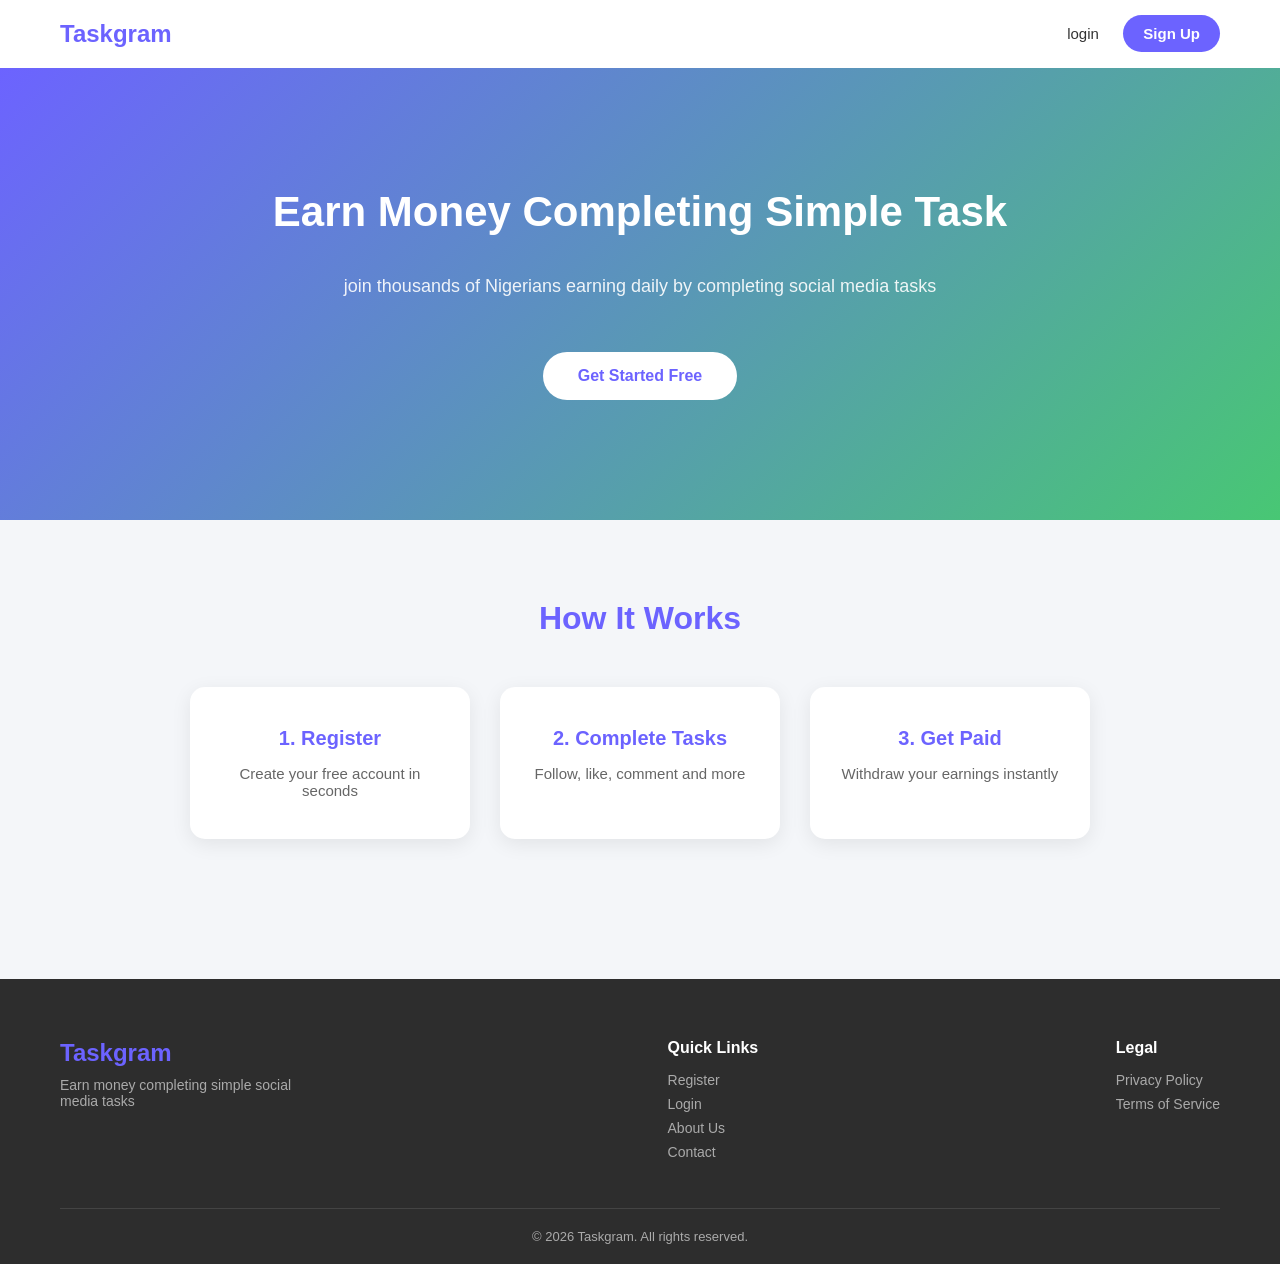
==== index.html @ eaae9e40 "update" ====
<!DOCTYPE html>
<html lang="en"
<head>
    <meta charset="UTF-8">
    <meta name="viewport" content="width=device-width, initial-scale=1.0">
    <title>Taskgram - Earn Money Online</title>
    <link rel="stylesheet" href="css/style.css">
</head>
<body>

    <!--NAVIGATION-->
    <nav>
        <div class="logo"> Taskgram</div>
        <div class="nav-links">
            <a href="pages/login.html">login</a>
            <a href="pages/register.html" class="btn-signup">Sign Up</a>
        </div>
    </nav>

    <!-- HERO SECTION-->
     <section class="hero">
        <h1> Earn Money Completing Simple Task</h1>
        <p> join thousands of Nigerians earning daily by completing social media tasks</p>
        <a href="pages/register.html" class="btn-main">Get Started Free</a>
     </section>

     <!-- HOW IT WORKS -->
<section class="how-it-works">
    <h2>How It Works</h2>
    <div class="steps">
        <div class="step">
            <h3>1. Register</h3>
            <p>Create your free account in seconds</p>
        </div>
        <div class="step">
            <h3>2. Complete Tasks</h3>
            <p>Follow, like, comment and more</p>
        </div>
        <div class="step">
            <h3>3. Get Paid</h3>
            <p>Withdraw your earnings instantly</p>
        </div>
    </div>
</section>
        </div>
      </section>

      <script src="js/main.js"></script>
      <!-- FOOTER -->
<footer>
    <div class="footer-content">
        <div class="footer-brand">
            <h3>Taskgram</h3>
            <p>Earn money completing simple social media tasks</p>
        </div>
        <div class="footer-links">
            <h4>Quick Links</h4>
            <a href="pages/register.html">Register</a>
            <a href="pages/login.html">Login</a>
            <a href="pages/about.html">About Us</a>
            <a href="#">Contact</a>
        </div>
<div class="footer-links">
    <h4>Legal</h4>
    <a href="pages/privacy.html">Privacy Policy</a>
    <a href="pages/terms.html">Terms of Service</a>
</div>
    </div>
    <div class="footer-bottom">
        <p>© 2026 Taskgram. All rights reserved.</p>
    </div>
</footer>
</body>
</html>
---- css/style.css ----
/* GENERAL RESET */
* {
    margin: 0;
    padding: 0;
    box-sizing: border-box;
    font-family: ´segoe UI´, sans-serif;
}
body {
    background-color: #f4f6f9;
    color: #333;
}
/* NAVIGATION */
nav {
    display: flex;
    justify-content: space-between;
    align-items: center;
    padding: 20px 60px;
    background-color: #ffffff;
    box-shadow: 0 2px 10px rgba(0,0,0,0.08);
}
.logo{
    font-size: 24px;
    font-weight: 700;
    color: #6c63ff;
}
.nav-links a {
    text-decoration: none;
    color: #333;
    margin-left: 20px;
    font-size: 15px;
}
.btn-signup {
    background-color: #6c63ff;
    color: #ffffff !important; 
    padding: 10px 20px;
    border-radius: 25px;
    font-weight: 600;
}
.btn-signup:hover {
    background-color: #574fd6;
}
/* HERO SECTION */
.hero {
    text-align: center;
    padding: 120px 40px;
    background: linear-gradient(135deg, #6c63ff, #48c774);
    color: white;
    display: flex;
    flex-direction: column;
    align-items: center;
    gap: 20px;
}
.hero h1{
    font-size: 42px;
    margin-bottom: 20px;
}
.hero p {
    font-size: 18px;
    margin-bottom: 35px;
    opacity: 0.9;
}

.btn-main {
    background-color: #ffffff;
    color: #6c63ff;
    padding: 15px 35px;
    border-radius: 30px;
    text-decoration: none;
    font-weight: 700;
    font-size: 16px;
    transition: 0.3s;
}
.btn-main:hover {
    background-color: f0eeff;
}
/* HOW IT WORKS */
.how-it-works {
    text-align: center;
    padding: 80px 20px;
}
.how-it-works h2 {
    font-size: 32px;
    margin-bottom: 50px;
    color: #6c63ff;
}
.steps {
    display: flex;
    justify-content: center;
    align-items: stretch;
    gap: 30px;
    flex-wrap: nowrap;
    max-width: 900px;
    margin: 0 auto;
}

.step {
    background: #ffffff;
    padding: 40px 30px;
    border-radius: 15px;
    width: 100%;
    max-width: 280px;
    box-shadow: 0 5px 20px rgba(0,0,0,0.08);
    transition: 0.3s;
    text-align: center;
}
.step:hover {
    transform: translateY(-5px);
}
.step h3 {
    font-size: 20px;
    color: #6c63ff;
    margin-bottom: 15px;
}
.step p {
    font-size: 15px;
    color: #666;
}

/* AUTH PAGES (Register & Login) */
.auth-section {
    min-height: 100vh;
    display: flex;
    justify-content: center;
    align-items: center;
    padding: 20px;
    background-color: #f4f6f9;
}

.auth-box {
    background: #ffffff;
    padding: 40px;
    border-radius: 20px;
    width: 450px;
    max-width: 100%;s
    box-shadow: 0 10px 40px rgba(0,0,0,0.1);
}

.auth-box h2 {
    font-size: 26px;
    color: #6c63ff;
    margin-bottom: 8px;
}

.auth-sub {
    color: #888;
    margin-bottom: 25px;
    font-size: 14px;
}

.form-group {
    margin-bottom: 18px;
}

.form-group label {
    display: block;
    font-size: 14px;
    font-weight: 600;
    margin-bottom: 6px;
    color: #444;
}

.form-group input {
    display: block;
    width: 100%;
    padding: 12px 15px;
    border: 2px solid #e0e0e0;
    border-radius: 10px;
    font-size: 14px;
    outline: none;
    transition: 0.3s;
    box-sizing: border-box;
}

.form-group input:focus {
    border-color: #6c63ff;
}

.btn-auth {
    display: block;
    width: 100%;
    padding: 14px;
    background: #6c63ff;
    color: white;
    border: none;
    border-radius: 10px;
    font-size: 16px;
    font-weight: 600;
    cursor: pointer;
    transition: 0.3s;
    margin-top: 10px;
    box-sizing: border-box;
}

.btn-auth :hover {
    background: #574fd6;
}

.auth-switch {
    text-align: center;
    margin-top: 20px;
    font-size: 14px;
    color: #666;
}

.auth-switch a {
    color: #6c63ff;
    font-weight: 600;
    text-decoration: none;
}
/* FOOTER */
footer {
    background: #2d2d2d;
    color: white;
    padding: 60px 60px 20px;
    margin-top: 60px;
}

.footer-content {
    display: flex;
    justify-content: space-between;
    flex-wrap: wrap;
    gap: 40px;
    margin-bottom: 40px;
}

.footer-brand h3 {
    font-size: 24px;
    color: #6c63ff;
    margin-bottom: 10px;
}

.footer-brand p {
    color: #aaa;
    font-size: 14px;
    max-width: 250px;
}

.footer-links h4 {
    font-size: 16px;
    margin-bottom: 15px;
    color: white;
}

.footer-links a {
    display: block;
    color: #aaa;
    text-decoration: none;
    font-size: 14px;
    margin-bottom: 8px;
    transition: 0.3s;
}

.footer-links a:hover {
    color: #6c63ff;
}

.footer-bottom {
    border-top: 1px solid #444;
    padding-top: 20px;
    text-align: center;
    color: #aaa;
    font-size: 13px;
}
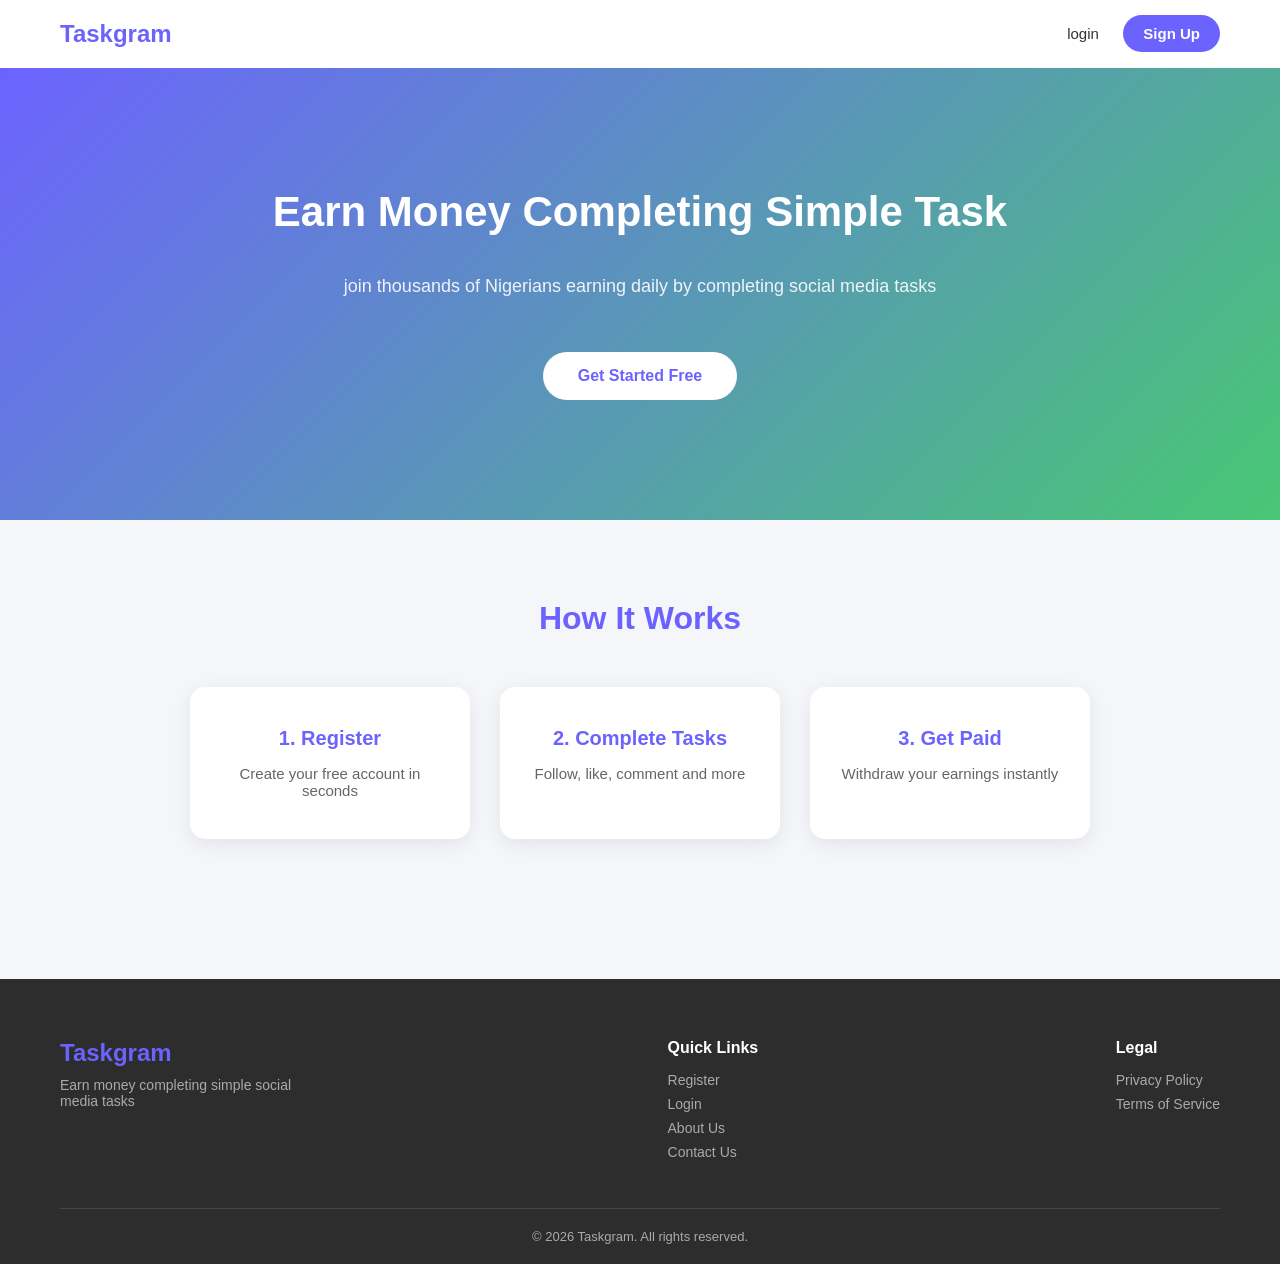
==== commit 03b36edd: "update" ====
--- a/index.html
+++ b/index.html
@@ -58,7 +58,7 @@
             <a href="pages/register.html">Register</a>
             <a href="pages/login.html">Login</a>
             <a href="pages/about.html">About Us</a>
-            <a href="#">Contact</a>
+            <a href="pages/contact.html">Contact Us</a>
         </div>
 <div class="footer-links">
     <h4>Legal</h4>
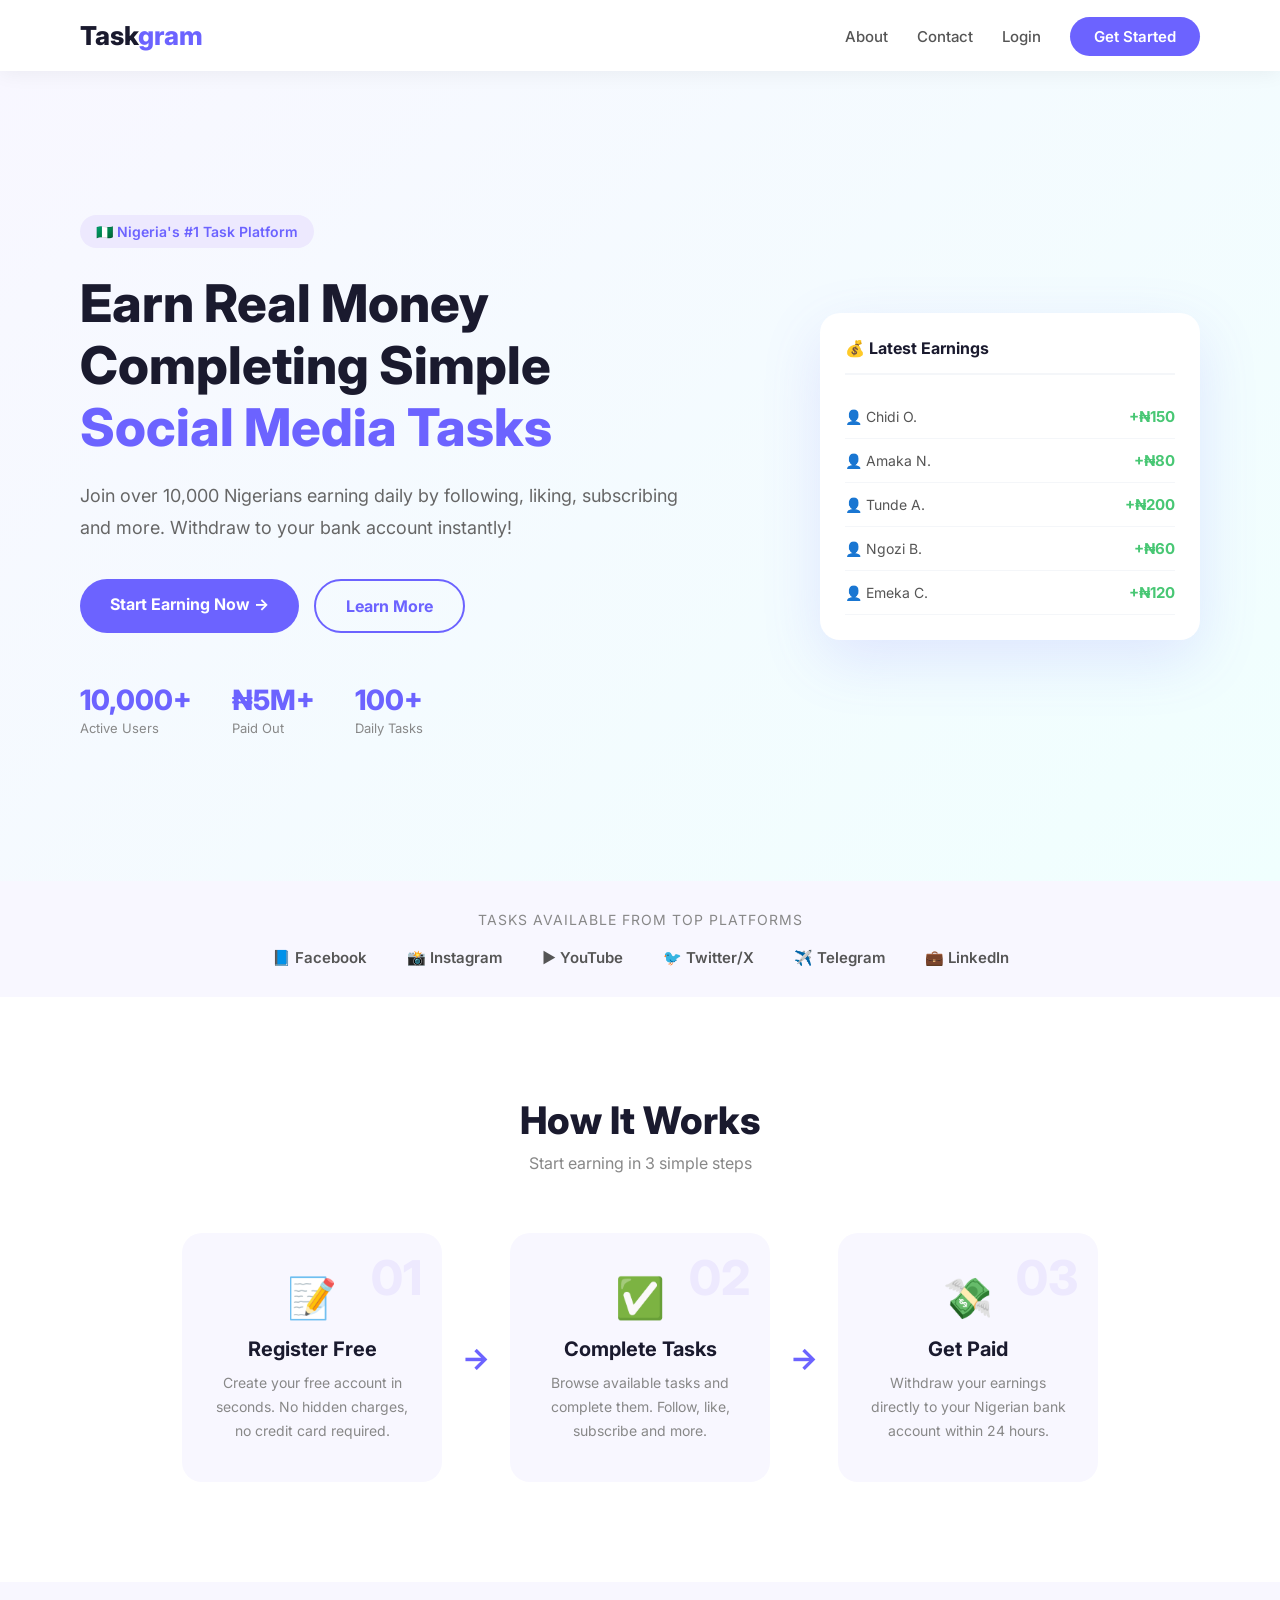
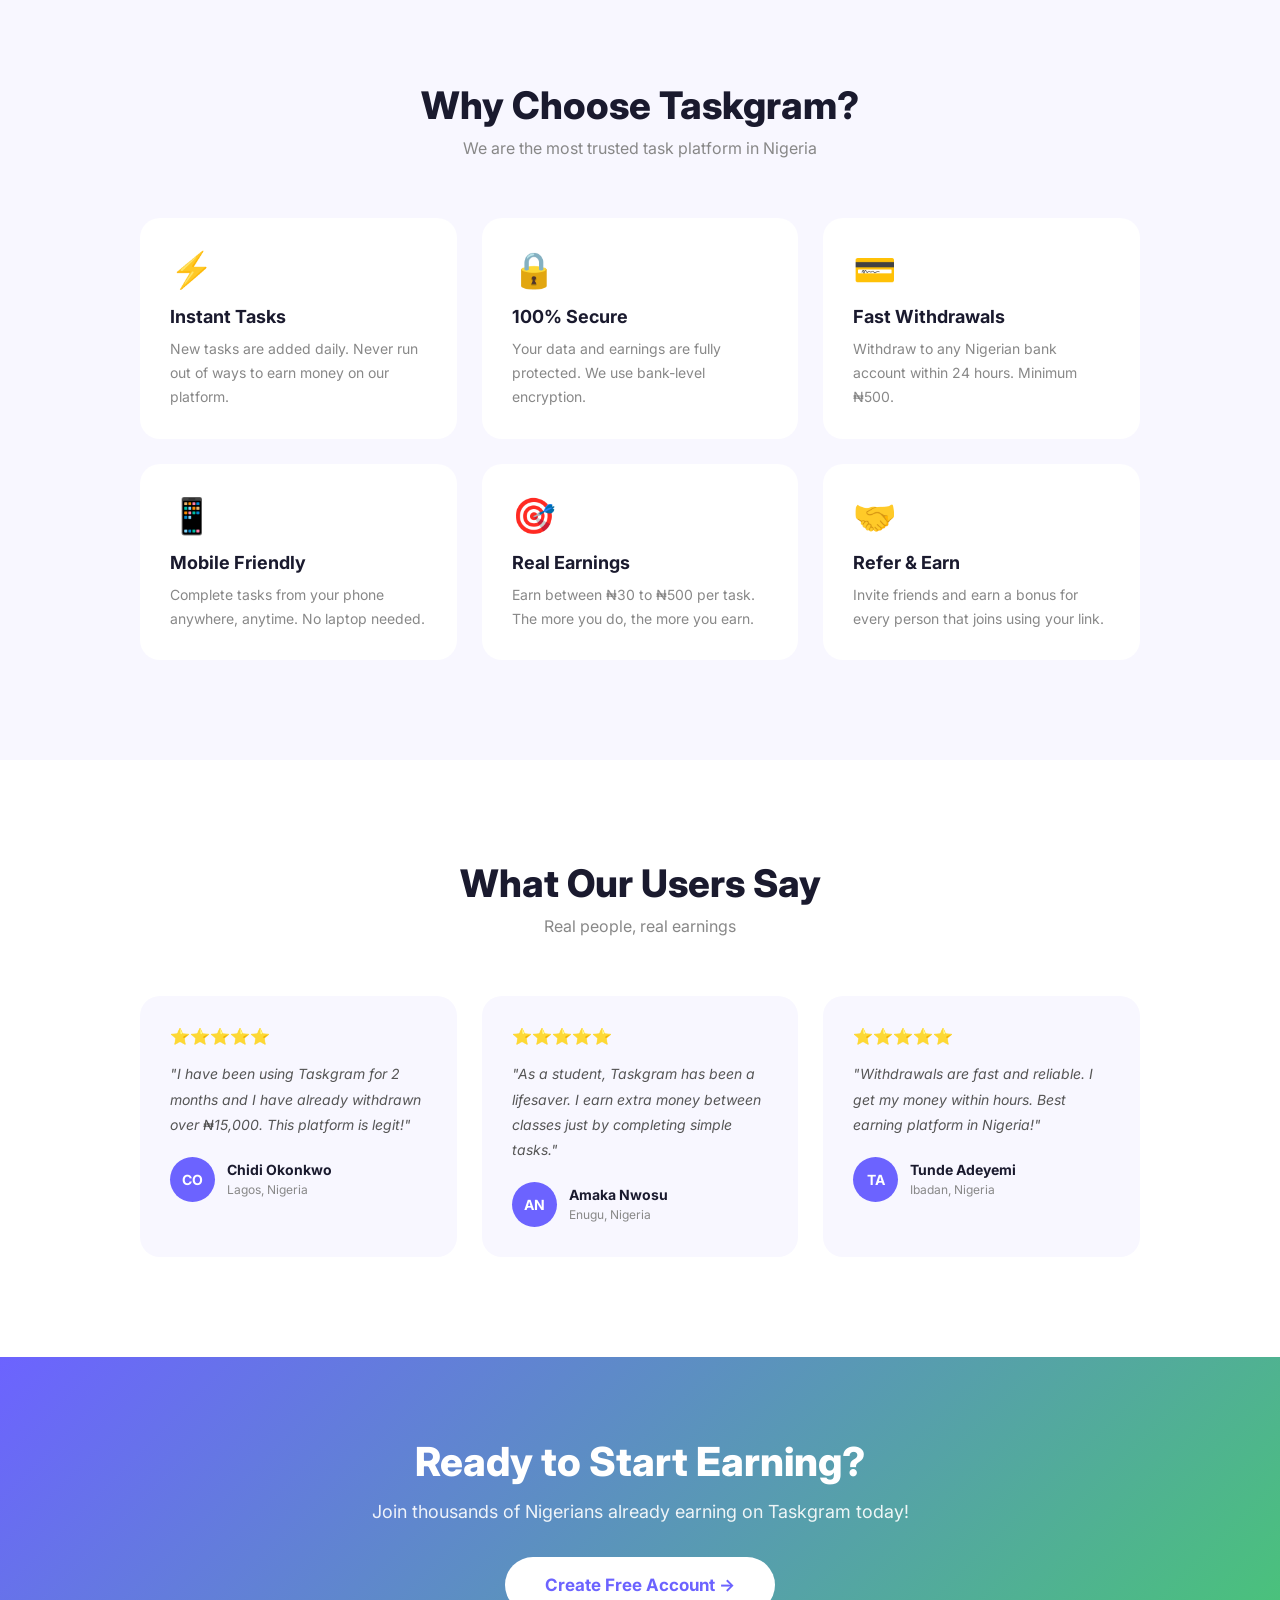
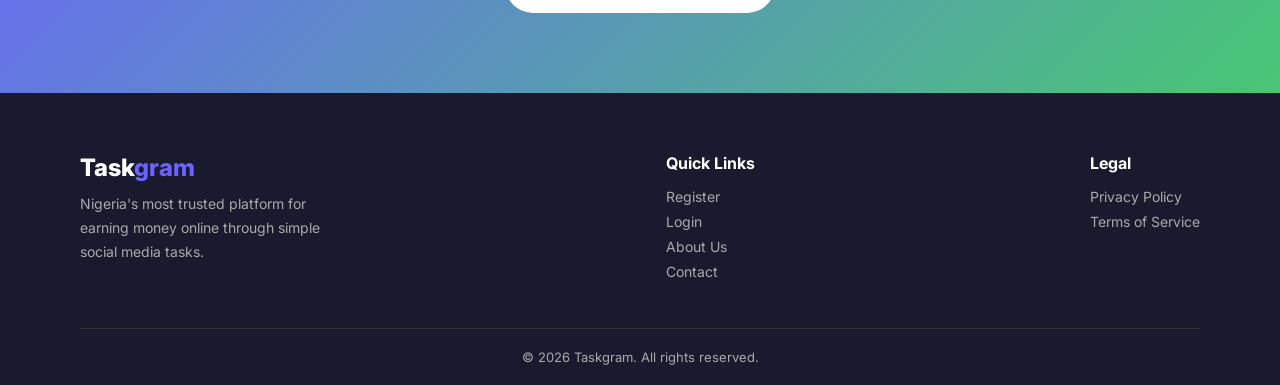
==== commit 255b408d: "update" ====
--- a/index.html
+++ b/index.html
@@ -1,74 +1,236 @@
 <!DOCTYPE html>
-<html lang="en"
+<html lang="en">
 <head>
     <meta charset="UTF-8">
     <meta name="viewport" content="width=device-width, initial-scale=1.0">
     <title>Taskgram - Earn Money Online</title>
     <link rel="stylesheet" href="css/style.css">
+    <link href="https://fonts.googleapis.com/css2?family=Inter:wght@400;500;600;700;800&display=swap" rel="stylesheet">
 </head>
 <body>
 
-    <!--NAVIGATION-->
+    <!-- NAVIGATION -->
     <nav>
-        <div class="logo"> Taskgram</div>
+        <div class="logo">Task<span>gram</span></div>
         <div class="nav-links">
-            <a href="pages/login.html">login</a>
-            <a href="pages/register.html" class="btn-signup">Sign Up</a>
+            <a href="pages/about.html">About</a>
+            <a href="pages/contact.html">Contact</a>
+            <a href="pages/login.html">Login</a>
+            <a href="pages/register.html" class="btn-signup">Get Started</a>
         </div>
     </nav>
 
-    <!-- HERO SECTION-->
-     <section class="hero">
-        <h1> Earn Money Completing Simple Task</h1>
-        <p> join thousands of Nigerians earning daily by completing social media tasks</p>
-        <a href="pages/register.html" class="btn-main">Get Started Free</a>
-     </section>
-
-     <!-- HOW IT WORKS -->
-<section class="how-it-works">
-    <h2>How It Works</h2>
-    <div class="steps">
-        <div class="step">
-            <h3>1. Register</h3>
-            <p>Create your free account in seconds</p>
-        </div>
-        <div class="step">
-            <h3>2. Complete Tasks</h3>
-            <p>Follow, like, comment and more</p>
-        </div>
-        <div class="step">
-            <h3>3. Get Paid</h3>
-            <p>Withdraw your earnings instantly</p>
-        </div>
-    </div>
-</section>
-        </div>
-      </section>
-
-      <script src="js/main.js"></script>
-      <!-- FOOTER -->
-<footer>
-    <div class="footer-content">
-        <div class="footer-brand">
-            <h3>Taskgram</h3>
-            <p>Earn money completing simple social media tasks</p>
-        </div>
-        <div class="footer-links">
-            <h4>Quick Links</h4>
-            <a href="pages/register.html">Register</a>
-            <a href="pages/login.html">Login</a>
-            <a href="pages/about.html">About Us</a>
-            <a href="pages/contact.html">Contact Us</a>
-        </div>
-<div class="footer-links">
-    <h4>Legal</h4>
-    <a href="pages/privacy.html">Privacy Policy</a>
-    <a href="pages/terms.html">Terms of Service</a>
-</div>
-    </div>
-    <div class="footer-bottom">
-        <p>© 2026 Taskgram. All rights reserved.</p>
-    </div>
-</footer>
+    <!-- HERO SECTION -->
+    <section class="hero">
+        <div class="hero-content">
+            <div class="hero-badge">🇳🇬 Nigeria's #1 Task Platform</div>
+            <h1>Earn Real Money<br>Completing Simple<br><span>Social Media Tasks</span></h1>
+            <p>Join over 10,000 Nigerians earning daily by following, liking, subscribing and more. Withdraw to your bank account instantly!</p>
+            <div class="hero-buttons">
+                <a href="pages/register.html" class="btn-main">Start Earning Now →</a>
+                <a href="pages/about.html" class="btn-outline">Learn More</a>
+            </div>
+            <div class="hero-stats">
+                <div class="hero-stat">
+                    <strong>10,000+</strong>
+                    <span>Active Users</span>
+                </div>
+                <div class="hero-stat">
+                    <strong>₦5M+</strong>
+                    <span>Paid Out</span>
+                </div>
+                <div class="hero-stat">
+                    <strong>100+</strong>
+                    <span>Daily Tasks</span>
+                </div>
+            </div>
+        </div>
+        <div class="hero-image">
+            <div class="hero-card">
+                <div class="hero-card-header">
+                    <span>💰 Latest Earnings</span>
+                </div>
+                <div class="earning-item">
+                    <span>👤 Chidi O.</span>
+                    <span class="earn-amount">+₦150</span>
+                </div>
+                <div class="earning-item">
+                    <span>👤 Amaka N.</span>
+                    <span class="earn-amount">+₦80</span>
+                </div>
+                <div class="earning-item">
+                    <span>👤 Tunde A.</span>
+                    <span class="earn-amount">+₦200</span>
+                </div>
+                <div class="earning-item">
+                    <span>👤 Ngozi B.</span>
+                    <span class="earn-amount">+₦60</span>
+                </div>
+                <div class="earning-item">
+                    <span>👤 Emeka C.</span>
+                    <span class="earn-amount">+₦120</span>
+                </div>
+            </div>
+        </div>
+    </section>
+
+    <!-- TRUSTED BY -->
+    <section class="trusted">
+        <p>Tasks available from top platforms</p>
+        <div class="trusted-logos">
+            <span>📘 Facebook</span>
+            <span>📸 Instagram</span>
+            <span>▶️ YouTube</span>
+            <span>🐦 Twitter/X</span>
+            <span>✈️ Telegram</span>
+            <span>💼 LinkedIn</span>
+        </div>
+    </section>
+
+    <!-- HOW IT WORKS -->
+    <section class="how-it-works">
+        <div class="section-header">
+            <h2>How It Works</h2>
+            <p>Start earning in 3 simple steps</p>
+        </div>
+        <div class="steps">
+            <div class="step">
+                <div class="step-number">01</div>
+                <div class="step-icon">📝</div>
+                <h3>Register Free</h3>
+                <p>Create your free account in seconds. No hidden charges, no credit card required.</p>
+            </div>
+            <div class="step-arrow">→</div>
+            <div class="step">
+                <div class="step-number">02</div>
+                <div class="step-icon">✅</div>
+                <h3>Complete Tasks</h3>
+                <p>Browse available tasks and complete them. Follow, like, subscribe and more.</p>
+            </div>
+            <div class="step-arrow">→</div>
+            <div class="step">
+                <div class="step-number">03</div>
+                <div class="step-icon">💸</div>
+                <h3>Get Paid</h3>
+                <p>Withdraw your earnings directly to your Nigerian bank account within 24 hours.</p>
+            </div>
+        </div>
+    </section>
+
+    <!-- FEATURES -->
+    <section class="features">
+        <div class="section-header">
+            <h2>Why Choose Taskgram?</h2>
+            <p>We are the most trusted task platform in Nigeria</p>
+        </div>
+        <div class="features-grid">
+            <div class="feature-card">
+                <div class="feature-icon">⚡</div>
+                <h3>Instant Tasks</h3>
+                <p>New tasks are added daily. Never run out of ways to earn money on our platform.</p>
+            </div>
+            <div class="feature-card">
+                <div class="feature-icon">🔒</div>
+                <h3>100% Secure</h3>
+                <p>Your data and earnings are fully protected. We use bank-level encryption.</p>
+            </div>
+            <div class="feature-card">
+                <div class="feature-icon">💳</div>
+                <h3>Fast Withdrawals</h3>
+                <p>Withdraw to any Nigerian bank account within 24 hours. Minimum ₦500.</p>
+            </div>
+            <div class="feature-card">
+                <div class="feature-icon">📱</div>
+                <h3>Mobile Friendly</h3>
+                <p>Complete tasks from your phone anywhere, anytime. No laptop needed.</p>
+            </div>
+            <div class="feature-card">
+                <div class="feature-icon">🎯</div>
+                <h3>Real Earnings</h3>
+                <p>Earn between ₦30 to ₦500 per task. The more you do, the more you earn.</p>
+            </div>
+            <div class="feature-card">
+                <div class="feature-icon">🤝</div>
+                <h3>Refer & Earn</h3>
+                <p>Invite friends and earn a bonus for every person that joins using your link.</p>
+            </div>
+        </div>
+    </section>
+
+    <!-- TESTIMONIALS -->
+    <section class="testimonials">
+        <div class="section-header">
+            <h2>What Our Users Say</h2>
+            <p>Real people, real earnings</p>
+        </div>
+        <div class="testimonials-grid">
+            <div class="testimonial-card">
+                <div class="stars">⭐⭐⭐⭐⭐</div>
+                <p>"I have been using Taskgram for 2 months and I have already withdrawn over ₦15,000. This platform is legit!"</p>
+                <div class="testimonial-author">
+                    <div class="author-avatar">CO</div>
+                    <div>
+                        <strong>Chidi Okonkwo</strong>
+                        <span>Lagos, Nigeria</span>
+                    </div>
+                </div>
+            </div>
+            <div class="testimonial-card">
+                <div class="stars">⭐⭐⭐⭐⭐</div>
+                <p>"As a student, Taskgram has been a lifesaver. I earn extra money between classes just by completing simple tasks."</p>
+                <div class="testimonial-author">
+                    <div class="author-avatar">AN</div>
+                    <div>
+                        <strong>Amaka Nwosu</strong>
+                        <span>Enugu, Nigeria</span>
+                    </div>
+                </div>
+            </div>
+            <div class="testimonial-card">
+                <div class="stars">⭐⭐⭐⭐⭐</div>
+                <p>"Withdrawals are fast and reliable. I get my money within hours. Best earning platform in Nigeria!"</p>
+                <div class="testimonial-author">
+                    <div class="author-avatar">TA</div>
+                    <div>
+                        <strong>Tunde Adeyemi</strong>
+                        <span>Ibadan, Nigeria</span>
+                    </div>
+                </div>
+            </div>
+        </div>
+    </section>
+
+    <!-- CTA -->
+    <section class="cta">
+        <h2>Ready to Start Earning?</h2>
+        <p>Join thousands of Nigerians already earning on Taskgram today!</p>
+        <a href="pages/register.html" class="btn-main">Create Free Account →</a>
+    </section>
+
+    <!-- FOOTER -->
+    <footer>
+        <div class="footer-content">
+            <div class="footer-brand">
+                <h3>Task<span>gram</span></h3>
+                <p>Nigeria's most trusted platform for earning money online through simple social media tasks.</p>
+            </div>
+            <div class="footer-links">
+                <h4>Quick Links</h4>
+                <a href="pages/register.html">Register</a>
+                <a href="pages/login.html">Login</a>
+                <a href="pages/about.html">About Us</a>
+                <a href="pages/contact.html">Contact</a>
+            </div>
+            <div class="footer-links">
+                <h4>Legal</h4>
+                <a href="pages/privacy.html">Privacy Policy</a>
+                <a href="pages/terms.html">Terms of Service</a>
+            </div>
+        </div>
+        <div class="footer-bottom">
+            <p>© 2026 Taskgram. All rights reserved.</p>
+        </div>
+    </footer>
+
 </body>
 </html>
--- a/css/style.css
+++ b/css/style.css
@@ -1,129 +1,523 @@
-/* GENERAL RESET */
+/* GENERAL */
 * {
     margin: 0;
     padding: 0;
     box-sizing: border-box;
-    font-family: ´segoe UI´, sans-serif;
-}
+}
+
 body {
-    background-color: #f4f6f9;
-    color: #333;
-}
+    font-family: 'Inter', 'Segoe UI', sans-serif;
+    background-color: #ffffff;
+    color: #1a1a2e;
+}
+
 /* NAVIGATION */
 nav {
     display: flex;
     justify-content: space-between;
     align-items: center;
-    padding: 20px 60px;
+    padding: 20px 80px;
     background-color: #ffffff;
-    box-shadow: 0 2px 10px rgba(0,0,0,0.08);
-}
-.logo{
-    font-size: 24px;
-    font-weight: 700;
-    color: #6c63ff;
-}
+    box-shadow: 0 2px 20px rgba(0,0,0,0.06);
+    position: sticky;
+    top: 0;
+    z-index: 100;
+}
+
+.logo {
+    font-size: 26px;
+    font-weight: 800;
+    color: #1a1a2e;
+}
+
+.logo span {
+    color: #6c63ff;
+}
+
 .nav-links a {
     text-decoration: none;
-    color: #333;
-    margin-left: 20px;
+    color: #555;
+    margin-left: 25px;
     font-size: 15px;
-}
+    font-weight: 500;
+    transition: 0.3s;
+}
+
+.nav-links a:hover {
+    color: #6c63ff;
+}
+
 .btn-signup {
-    background-color: #6c63ff;
-    color: #ffffff !important; 
-    padding: 10px 20px;
-    border-radius: 25px;
+    background-color: #6c63ff !important;
+    color: #ffffff !important;
+    padding: 10px 24px !important;
+    border-radius: 25px !important;
+    font-weight: 600 !important;
+}
+
+.btn-signup:hover {
+    background-color: #574fd6 !important;
+    color: white !important;
+}
+
+/* HERO */
+.hero {
+    display: flex;
+    justify-content: space-between;
+    align-items: center;
+    padding: 80px 80px;
+    background: linear-gradient(135deg, #f8f7ff 0%, #f0fffe 100%);
+    min-height: 90vh;
+    gap: 60px;
+}
+
+.hero-content {
+    flex: 1;
+    max-width: 600px;
+}
+
+.hero-badge {
+    display: inline-block;
+    background: #ede9fe;
+    color: #6c63ff;
+    padding: 8px 16px;
+    border-radius: 20px;
+    font-size: 14px;
     font-weight: 600;
-}
-.btn-signup:hover {
-    background-color: #574fd6;
-}
-/* HERO SECTION */
-.hero {
-    text-align: center;
-    padding: 120px 40px;
-    background: linear-gradient(135deg, #6c63ff, #48c774);
-    color: white;
-    display: flex;
-    flex-direction: column;
+    margin-bottom: 25px;
+}
+
+.hero-content h1 {
+    font-size: 52px;
+    font-weight: 800;
+    line-height: 1.2;
+    color: #1a1a2e;
+    margin-bottom: 20px;
+}
+
+.hero-content h1 span {
+    color: #6c63ff;
+}
+
+.hero-content p {
+    font-size: 18px;
+    color: #666;
+    line-height: 1.8;
+    margin-bottom: 35px;
+}
+
+.hero-buttons {
+    display: flex;
+    gap: 15px;
+    margin-bottom: 50px;
+    flex-wrap: wrap;
+}
+
+.btn-main {
+    background: #6c63ff;
+    color: white;
+    padding: 15px 30px;
+    border-radius: 30px;
+    text-decoration: none;
+    font-weight: 700;
+    font-size: 16px;
+    transition: 0.3s;
+    display: inline-block;
+}
+
+.btn-main:hover {
+    background: #574fd6;
+    transform: translateY(-2px);
+}
+
+.btn-outline {
+    background: transparent;
+    color: #6c63ff;
+    padding: 15px 30px;
+    border-radius: 30px;
+    text-decoration: none;
+    font-weight: 700;
+    font-size: 16px;
+    border: 2px solid #6c63ff;
+    transition: 0.3s;
+    display: inline-block;
+}
+
+.btn-outline:hover {
+    background: #6c63ff;
+    color: white;
+}
+
+.hero-stats {
+    display: flex;
+    gap: 40px;
+    flex-wrap: wrap;
+}
+
+.hero-stat strong {
+    display: block;
+    font-size: 28px;
+    font-weight: 800;
+    color: #6c63ff;
+}
+
+.hero-stat span {
+    font-size: 13px;
+    color: #888;
+}
+
+/* HERO CARD */
+.hero-image {
+    flex: 1;
+    max-width: 380px;
+}
+
+.hero-card {
+    background: white;
+    border-radius: 20px;
+    padding: 25px;
+    box-shadow: 0 20px 60px rgba(108,99,255,0.15);
+}
+
+.hero-card-header {
+    font-weight: 700;
+    font-size: 16px;
+    color: #1a1a2e;
+    margin-bottom: 20px;
+    padding-bottom: 15px;
+    border-bottom: 2px solid #f4f6f9;
+}
+
+.earning-item {
+    display: flex;
+    justify-content: space-between;
+    align-items: center;
+    padding: 12px 0;
+    border-bottom: 1px solid #f4f6f9;
+    font-size: 14px;
+    color: #555;
+}
+
+.earn-amount {
+    font-weight: 700;
+    color: #48c774;
+    font-size: 15px;
+}
+
+/* TRUSTED */
+.trusted {
+    background: #f8f7ff;
+    padding: 30px 80px;
+    text-align: center;
+}
+
+.trusted p {
+    color: #888;
+    font-size: 14px;
+    margin-bottom: 20px;
+    text-transform: uppercase;
+    letter-spacing: 1px;
+}
+
+.trusted-logos {
+    display: flex;
+    justify-content: center;
+    gap: 40px;
+    flex-wrap: wrap;
+}
+
+.trusted-logos span {
+    font-size: 15px;
+    font-weight: 600;
+    color: #555;
+}
+
+/* SECTION HEADER */
+.section-header {
+    text-align: center;
+    margin-bottom: 60px;
+}
+
+.section-header h2 {
+    font-size: 38px;
+    font-weight: 800;
+    color: #1a1a2e;
+    margin-bottom: 10px;
+}
+
+.section-header p {
+    font-size: 16px;
+    color: #888;
+}
+
+/* HOW IT WORKS */
+.how-it-works {
+    padding: 100px 80px;
+    background: white;
+}
+
+.steps {
+    display: flex;
+    justify-content: center;
     align-items: center;
     gap: 20px;
-}
-.hero h1{
-    font-size: 42px;
-    margin-bottom: 20px;
-}
-.hero p {
-    font-size: 18px;
-    margin-bottom: 35px;
-    opacity: 0.9;
-}
-
-.btn-main {
-    background-color: #ffffff;
-    color: #6c63ff;
-    padding: 15px 35px;
-    border-radius: 30px;
-    text-decoration: none;
-    font-weight: 700;
-    font-size: 16px;
-    transition: 0.3s;
-}
-.btn-main:hover {
-    background-color: f0eeff;
-}
-/* HOW IT WORKS */
-.how-it-works {
-    text-align: center;
-    padding: 80px 20px;
-}
-.how-it-works h2 {
-    font-size: 32px;
-    margin-bottom: 50px;
-    color: #6c63ff;
-}
-.steps {
-    display: flex;
-    justify-content: center;
-    align-items: stretch;
-    gap: 30px;
-    flex-wrap: nowrap;
-    max-width: 900px;
-    margin: 0 auto;
+    flex-wrap: wrap;
 }
 
 .step {
-    background: #ffffff;
+    background: #f8f7ff;
     padding: 40px 30px;
-    border-radius: 15px;
-    width: 100%;
-    max-width: 280px;
-    box-shadow: 0 5px 20px rgba(0,0,0,0.08);
-    transition: 0.3s;
-    text-align: center;
-}
+    border-radius: 20px;
+    width: 260px;
+    text-align: center;
+    transition: 0.3s;
+    position: relative;
+}
+
 .step:hover {
     transform: translateY(-5px);
-}
+    box-shadow: 0 20px 40px rgba(108,99,255,0.15);
+    background: white;
+}
+
+.step-number {
+    font-size: 48px;
+    font-weight: 800;
+    color: #ede9fe;
+    position: absolute;
+    top: 15px;
+    right: 20px;
+}
+
+.step-icon {
+    font-size: 40px;
+    margin-bottom: 15px;
+}
+
 .step h3 {
     font-size: 20px;
-    color: #6c63ff;
+    font-weight: 700;
+    color: #1a1a2e;
+    margin-bottom: 10px;
+}
+
+.step p {
+    font-size: 14px;
+    color: #888;
+    line-height: 1.7;
+}
+
+.step-arrow {
+    font-size: 30px;
+    color: #6c63ff;
+    font-weight: 700;
+}
+
+/* FEATURES */
+.features {
+    padding: 100px 80px;
+    background: #f8f7ff;
+}
+
+.features-grid {
+    display: grid;
+    grid-template-columns: repeat(3, 1fr);
+    gap: 25px;
+    max-width: 1000px;
+    margin: 0 auto;
+}
+
+.feature-card {
+    background: white;
+    padding: 30px;
+    border-radius: 20px;
+    transition: 0.3s;
+}
+
+.feature-card:hover {
+    transform: translateY(-5px);
+    box-shadow: 0 20px 40px rgba(108,99,255,0.1);
+}
+
+.feature-icon {
+    font-size: 35px;
     margin-bottom: 15px;
 }
-.step p {
-    font-size: 15px;
-    color: #666;
-}
-
-/* AUTH PAGES (Register & Login) */
+
+.feature-card h3 {
+    font-size: 18px;
+    font-weight: 700;
+    color: #1a1a2e;
+    margin-bottom: 10px;
+}
+
+.feature-card p {
+    font-size: 14px;
+    color: #888;
+    line-height: 1.7;
+}
+
+/* TESTIMONIALS */
+.testimonials {
+    padding: 100px 80px;
+    background: white;
+}
+
+.testimonials-grid {
+    display: grid;
+    grid-template-columns: repeat(3, 1fr);
+    gap: 25px;
+    max-width: 1000px;
+    margin: 0 auto;
+}
+
+.testimonial-card {
+    background: #f8f7ff;
+    padding: 30px;
+    border-radius: 20px;
+}
+
+.stars {
+    font-size: 16px;
+    margin-bottom: 15px;
+}
+
+.testimonial-card p {
+    font-size: 14px;
+    color: #555;
+    line-height: 1.8;
+    margin-bottom: 20px;
+    font-style: italic;
+}
+
+.testimonial-author {
+    display: flex;
+    align-items: center;
+    gap: 12px;
+}
+
+.author-avatar {
+    width: 45px;
+    height: 45px;
+    background: #6c63ff;
+    color: white;
+    border-radius: 50%;
+    display: flex;
+    align-items: center;
+    justify-content: center;
+    font-weight: 700;
+    font-size: 14px;
+}
+
+.testimonial-author strong {
+    display: block;
+    font-size: 14px;
+    color: #1a1a2e;
+}
+
+.testimonial-author span {
+    font-size: 12px;
+    color: #888;
+}
+
+/* CTA */
+.cta {
+    background: linear-gradient(135deg, #6c63ff, #48c774);
+    padding: 80px;
+    text-align: center;
+    color: white;
+}
+
+.cta h2 {
+    font-size: 40px;
+    font-weight: 800;
+    margin-bottom: 15px;
+}
+
+.cta p {
+    font-size: 18px;
+    opacity: 0.9;
+    margin-bottom: 35px;
+}
+
+.cta .btn-main {
+    background: white;
+    color: #6c63ff;
+    font-size: 17px;
+    padding: 18px 40px;
+}
+
+.cta .btn-main:hover {
+    background: #f0eeff;
+}
+
+/* FOOTER */
+footer {
+    background: #1a1a2e;
+    color: white;
+    padding: 60px 80px 20px;
+}
+
+.footer-content {
+    display: flex;
+    justify-content: space-between;
+    flex-wrap: wrap;
+    gap: 40px;
+    margin-bottom: 40px;
+}
+
+.footer-brand h3 {
+    font-size: 24px;
+    font-weight: 800;
+    margin-bottom: 10px;
+}
+
+.footer-brand h3 span {
+    color: #6c63ff;
+}
+
+.footer-brand p {
+    color: #aaa;
+    font-size: 14px;
+    max-width: 250px;
+    line-height: 1.7;
+}
+
+.footer-links h4 {
+    font-size: 16px;
+    margin-bottom: 15px;
+    color: white;
+}
+
+.footer-links a {
+    display: block;
+    color: #aaa;
+    text-decoration: none;
+    font-size: 14px;
+    margin-bottom: 8px;
+    transition: 0.3s;
+}
+
+.footer-links a:hover {
+    color: #6c63ff;
+}
+
+.footer-bottom {
+    border-top: 1px solid #333;
+    padding-top: 20px;
+    text-align: center;
+    color: #aaa;
+    font-size: 13px;
+}
+
+/* AUTH PAGES */
 .auth-section {
-    min-height: 100vh;
+    height: 100vh;
     display: flex;
     justify-content: center;
     align-items: center;
     padding: 20px;
-    background-color: #f4f6f9;
+    background-color: #f8f7ff;
 }
 
 .auth-box {
@@ -131,7 +525,7 @@
     padding: 40px;
     border-radius: 20px;
     width: 450px;
-    max-width: 100%;s
+    max-width: 100%;
     box-shadow: 0 10px 40px rgba(0,0,0,0.1);
 }
 
@@ -191,7 +585,7 @@
     box-sizing: border-box;
 }
 
-.btn-auth :hover {
+.btn-auth:hover {
     background: #574fd6;
 }
 
@@ -207,57 +601,71 @@
     font-weight: 600;
     text-decoration: none;
 }
-/* FOOTER */
-footer {
-    background: #2d2d2d;
-    color: white;
-    padding: 60px 60px 20px;
-    margin-top: 60px;
-}
-
-.footer-content {
-    display: flex;
-    justify-content: space-between;
+
+/* DASHBOARD */
+.dashboard {
+    max-width: 900px;
+    margin: 40px auto;
+    padding: 0 20px;
+}
+
+.welcome-box {
+    background: linear-gradient(135deg, #6c63ff, #48c774);
+    color: white;
+    padding: 30px;
+    border-radius: 15px;
+    margin-bottom: 30px;
+}
+
+.welcome-box h2 {
+    font-size: 24px;
+    margin-bottom: 8px;
+}
+
+.stats {
+    display: flex;
+    gap: 20px;
     flex-wrap: wrap;
-    gap: 40px;
-    margin-bottom: 40px;
-}
-
-.footer-brand h3 {
-    font-size: 24px;
-    color: #6c63ff;
+    margin-bottom: 30px;
+}
+
+.stat-card {
+    background: white;
+    padding: 25px;
+    border-radius: 15px;
+    flex: 1;
+    min-width: 150px;
+    box-shadow: 0 5px 20px rgba(0,0,0,0.08);
+    text-align: center;
+}
+
+.stat-card h3 {
+    font-size: 14px;
+    color: #888;
     margin-bottom: 10px;
 }
 
-.footer-brand p {
-    color: #aaa;
-    font-size: 14px;
-    max-width: 250px;
-}
-
-.footer-links h4 {
-    font-size: 16px;
-    margin-bottom: 15px;
-    color: white;
-}
-
-.footer-links a {
-    display: block;
-    color: #aaa;
-    text-decoration: none;
-    font-size: 14px;
-    margin-bottom: 8px;
-    transition: 0.3s;
-}
-
-.footer-links a:hover {
-    color: #6c63ff;
-}
-
-.footer-bottom {
-    border-top: 1px solid #444;
-    padding-top: 20px;
-    text-align: center;
-    color: #aaa;
-    font-size: 13px;
+.amount {
+    font-size: 28px;
+    font-weight: 700;
+    color: #6c63ff;
+}
+
+.withdraw-section {
+    text-align: center;
+}
+
+.btn-withdraw {
+    background: #6c63ff;
+    color: white;
+    padding: 15px 40px;
+    border: none;
+    border-radius: 30px;
+    font-size: 16px;
+    font-weight: 600;
+    cursor: pointer;
+}
+
+.btn-withdraw:hover {
+    background: #574fd6;
 }
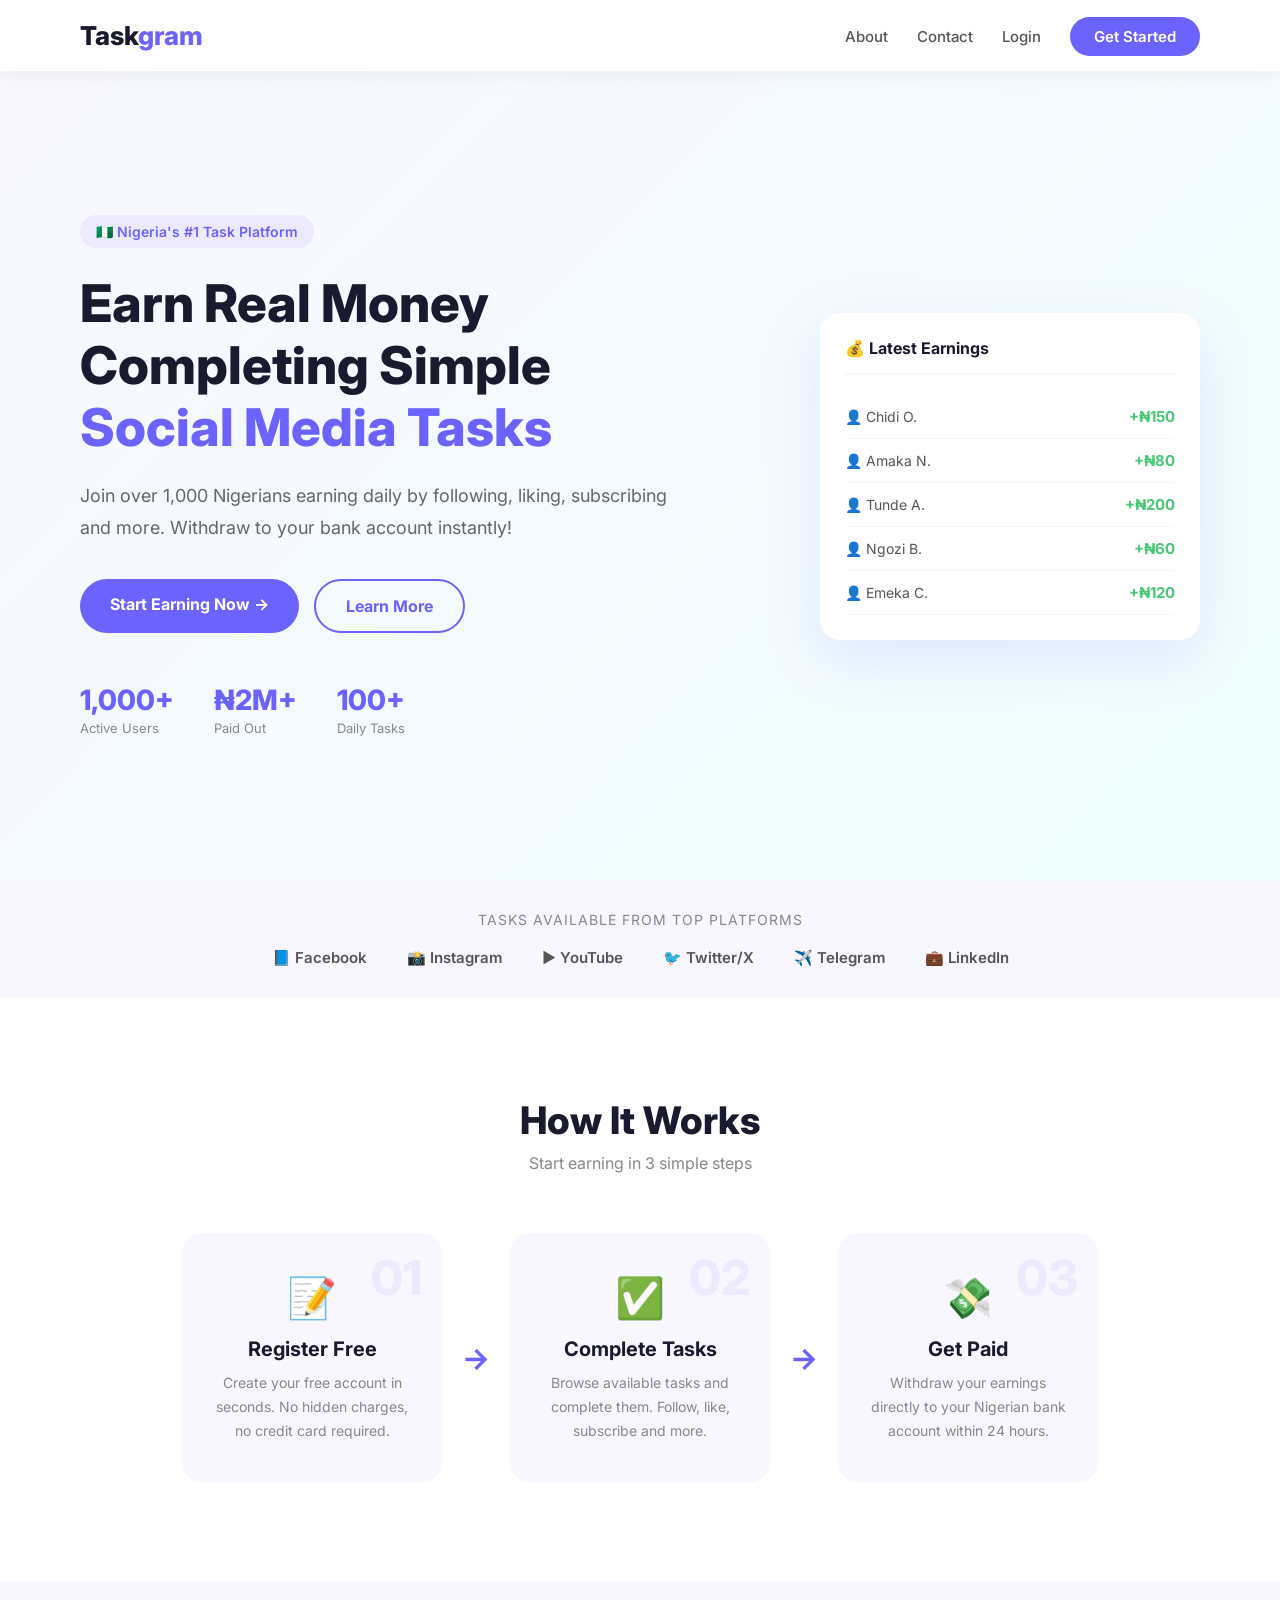
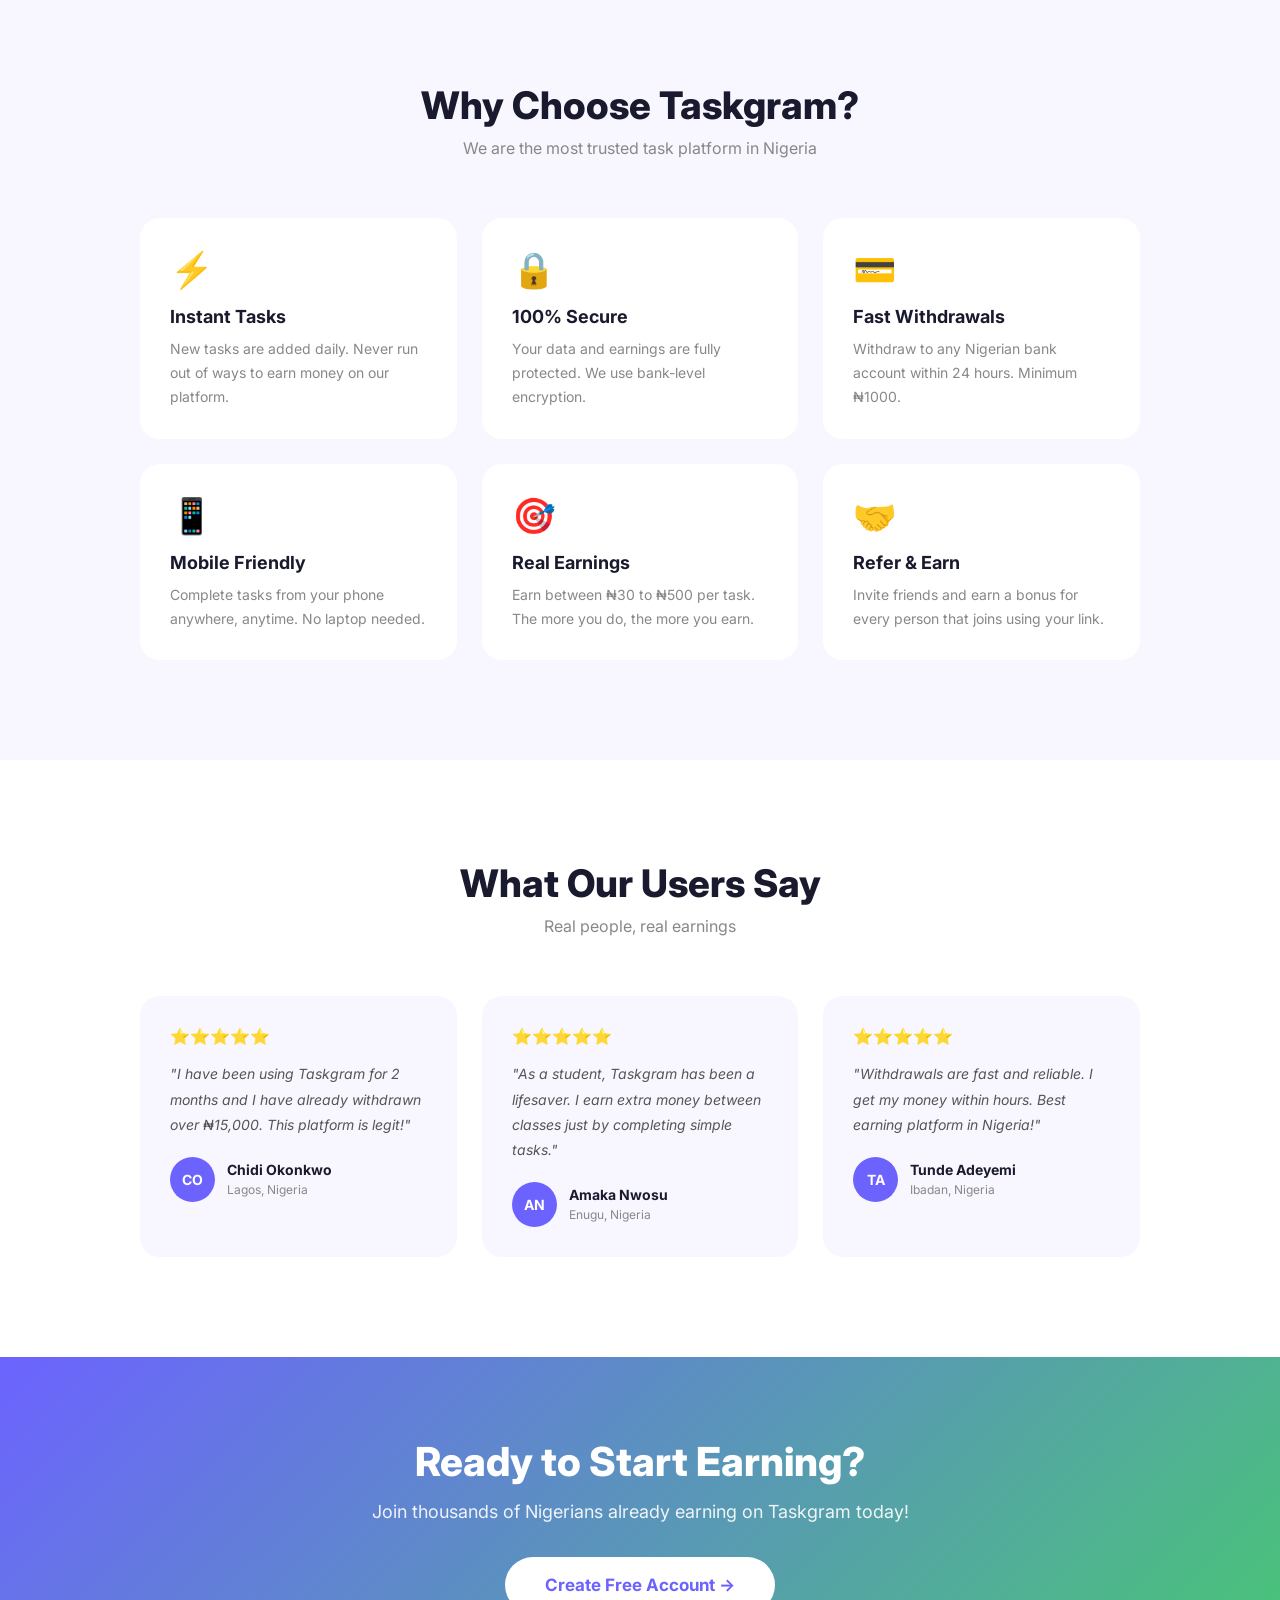
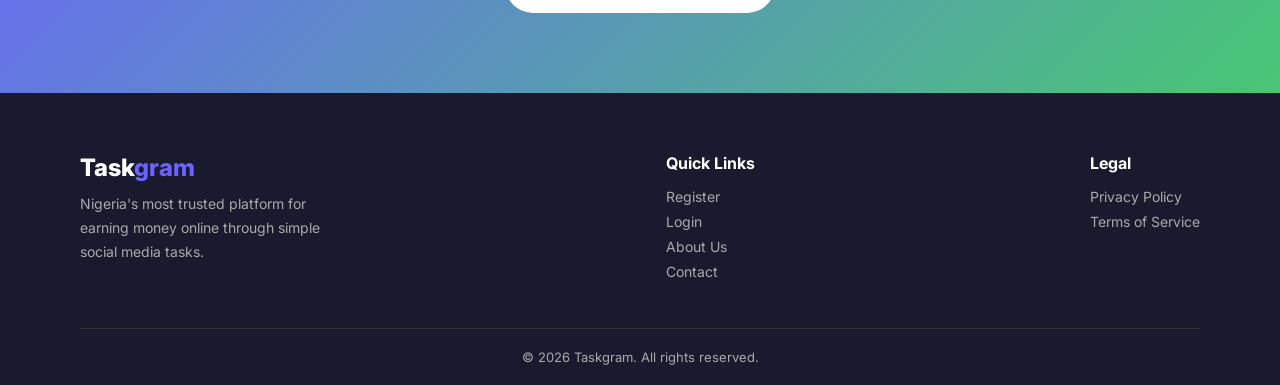
==== commit ab3a3442: "update" ====
--- a/index.html
+++ b/index.html
@@ -25,18 +25,18 @@
         <div class="hero-content">
             <div class="hero-badge">🇳🇬 Nigeria's #1 Task Platform</div>
             <h1>Earn Real Money<br>Completing Simple<br><span>Social Media Tasks</span></h1>
-            <p>Join over 10,000 Nigerians earning daily by following, liking, subscribing and more. Withdraw to your bank account instantly!</p>
+            <p>Join over 1,000 Nigerians earning daily by following, liking, subscribing and more. Withdraw to your bank account instantly!</p>
             <div class="hero-buttons">
                 <a href="pages/register.html" class="btn-main">Start Earning Now →</a>
                 <a href="pages/about.html" class="btn-outline">Learn More</a>
             </div>
             <div class="hero-stats">
                 <div class="hero-stat">
-                    <strong>10,000+</strong>
+                    <strong>1,000+</strong>
                     <span>Active Users</span>
                 </div>
                 <div class="hero-stat">
-                    <strong>₦5M+</strong>
+                    <strong>₦2M+</strong>
                     <span>Paid Out</span>
                 </div>
                 <div class="hero-stat">
@@ -137,7 +137,7 @@
             <div class="feature-card">
                 <div class="feature-icon">💳</div>
                 <h3>Fast Withdrawals</h3>
-                <p>Withdraw to any Nigerian bank account within 24 hours. Minimum ₦500.</p>
+                <p>Withdraw to any Nigerian bank account within 24 hours. Minimum ₦1000.</p>
             </div>
             <div class="feature-card">
                 <div class="feature-icon">📱</div>
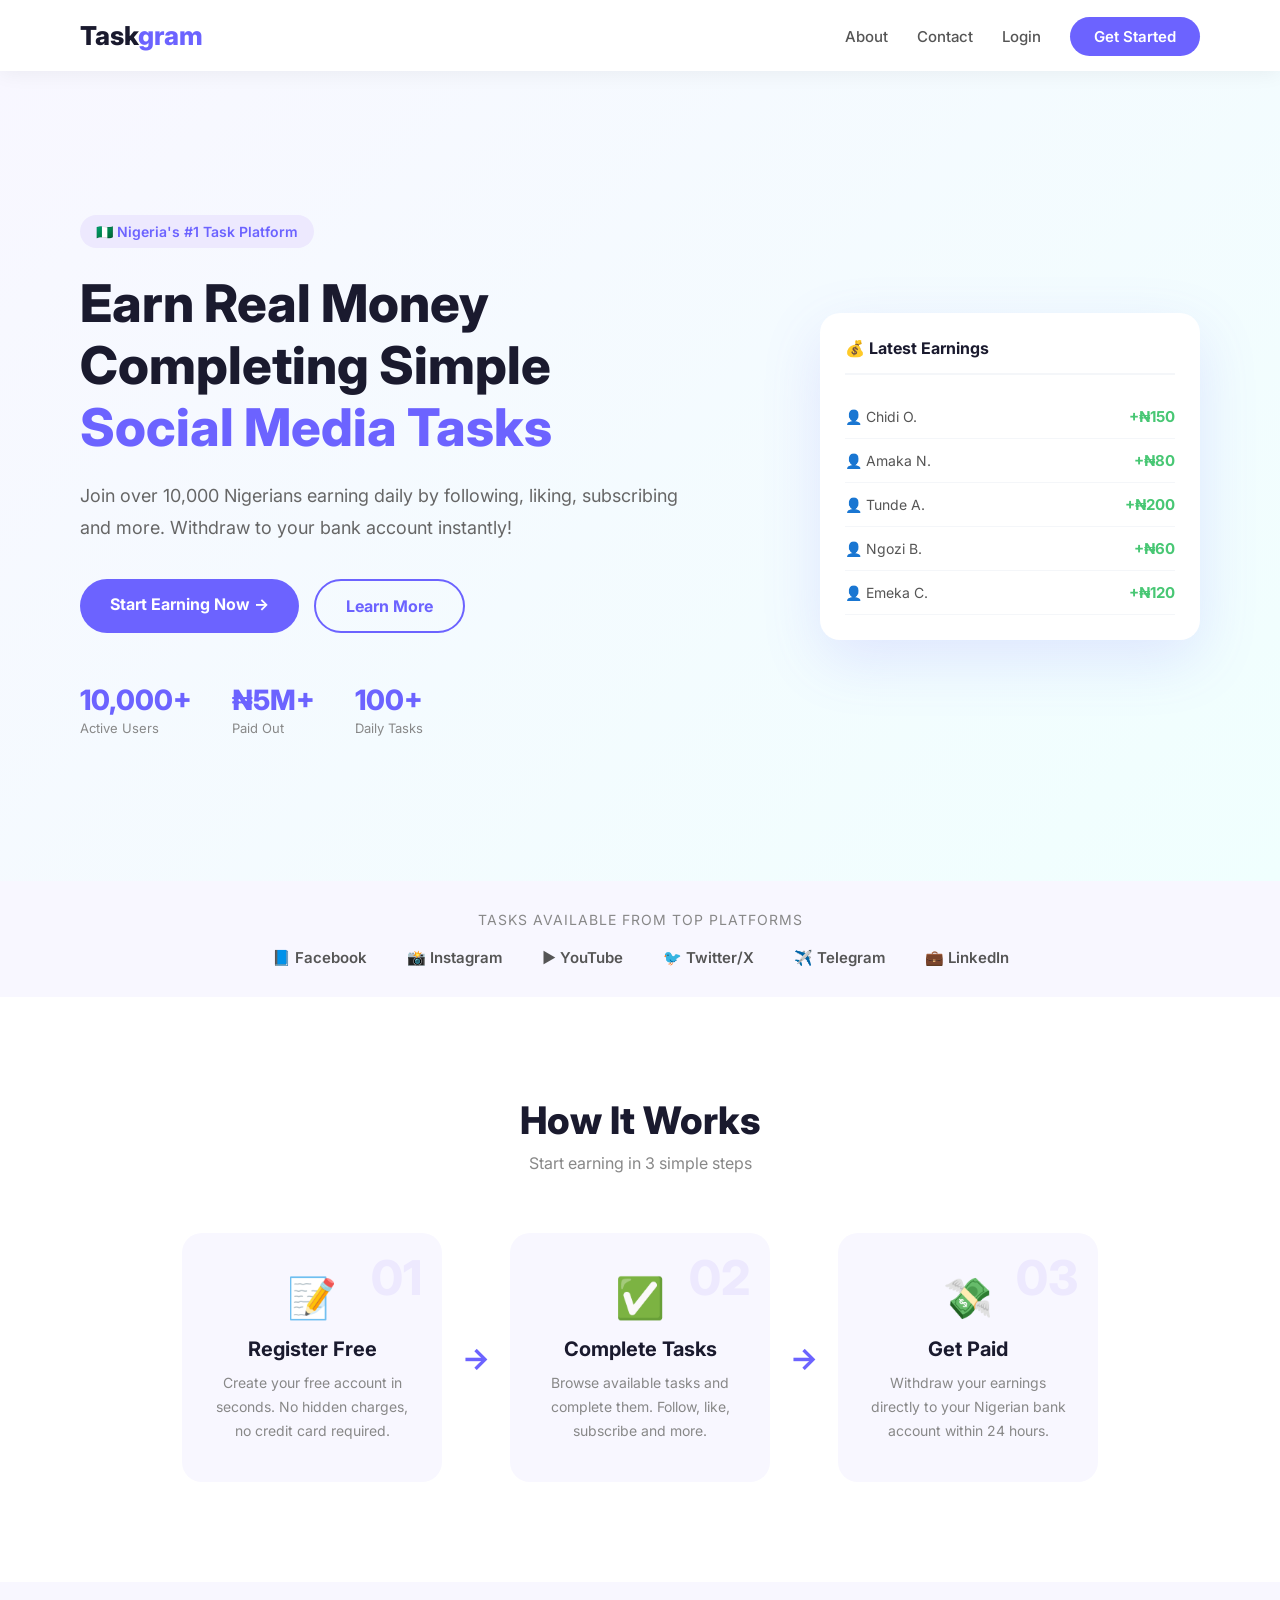
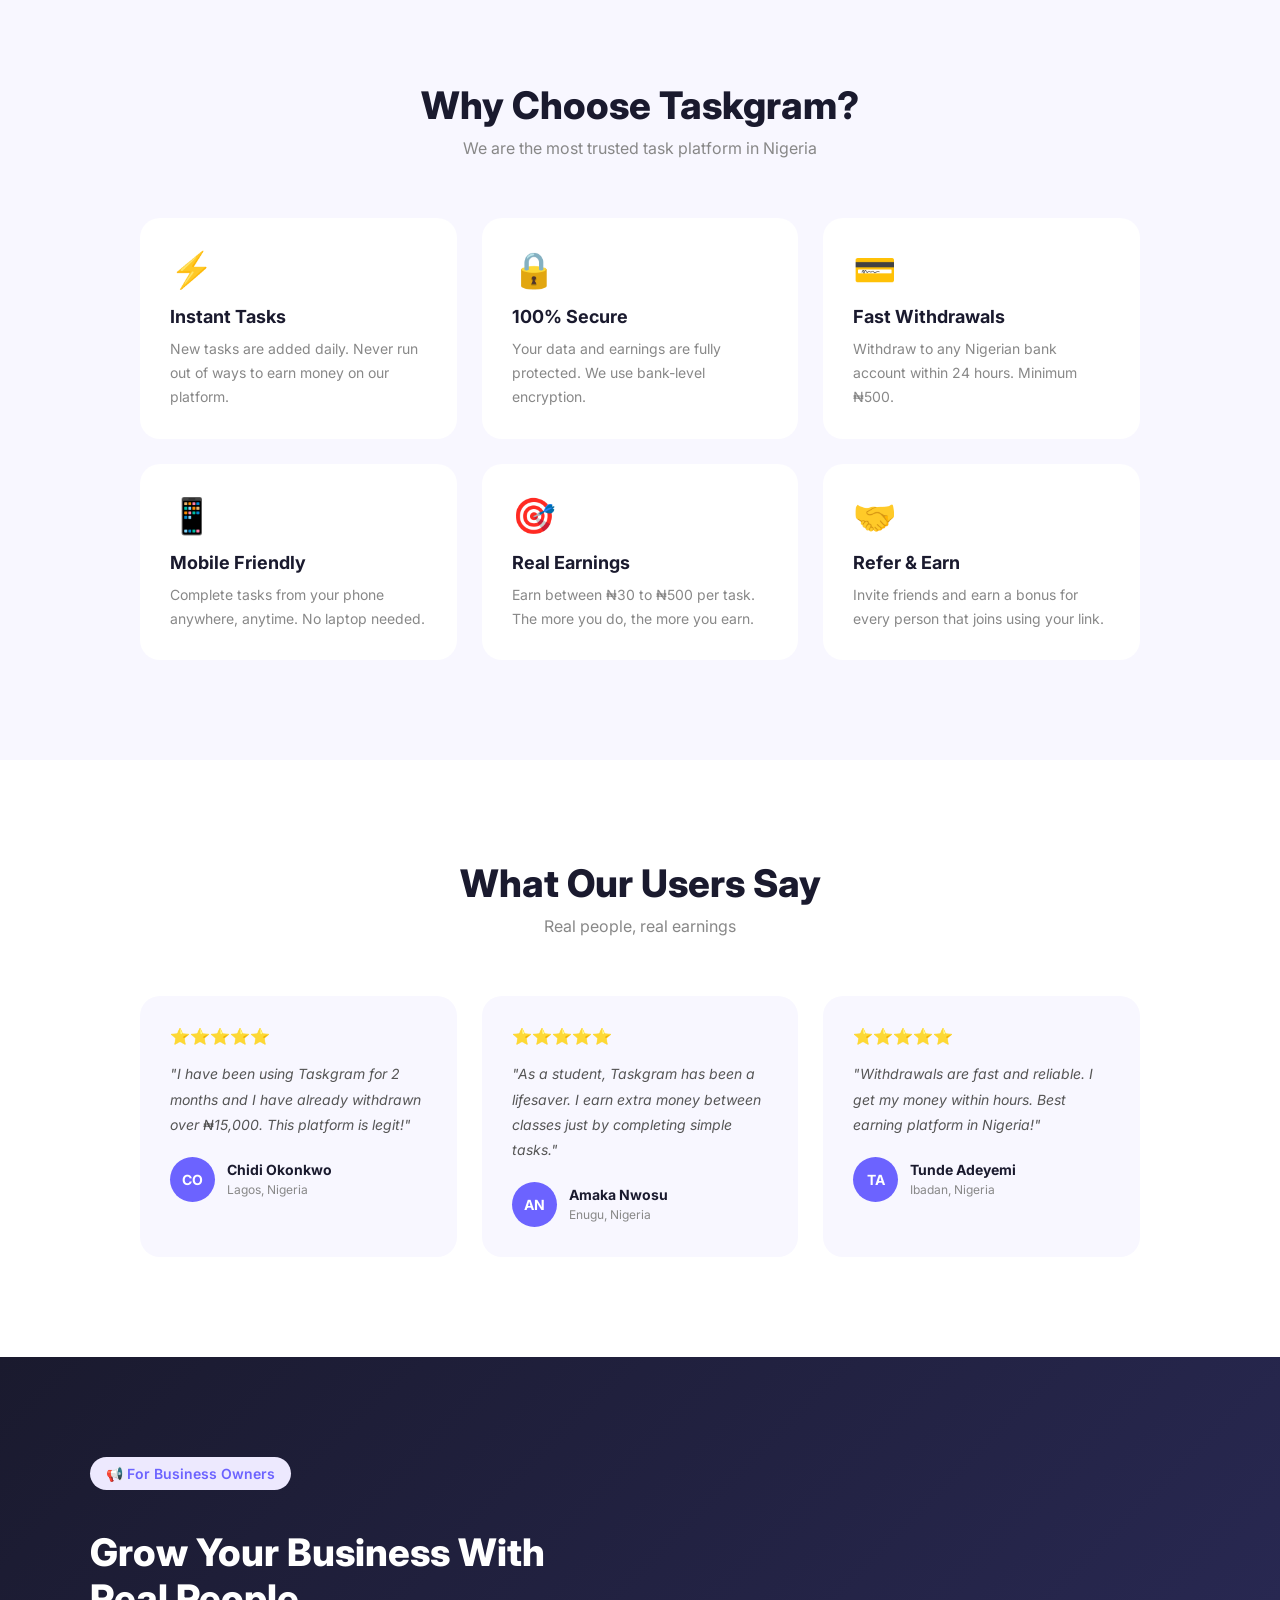
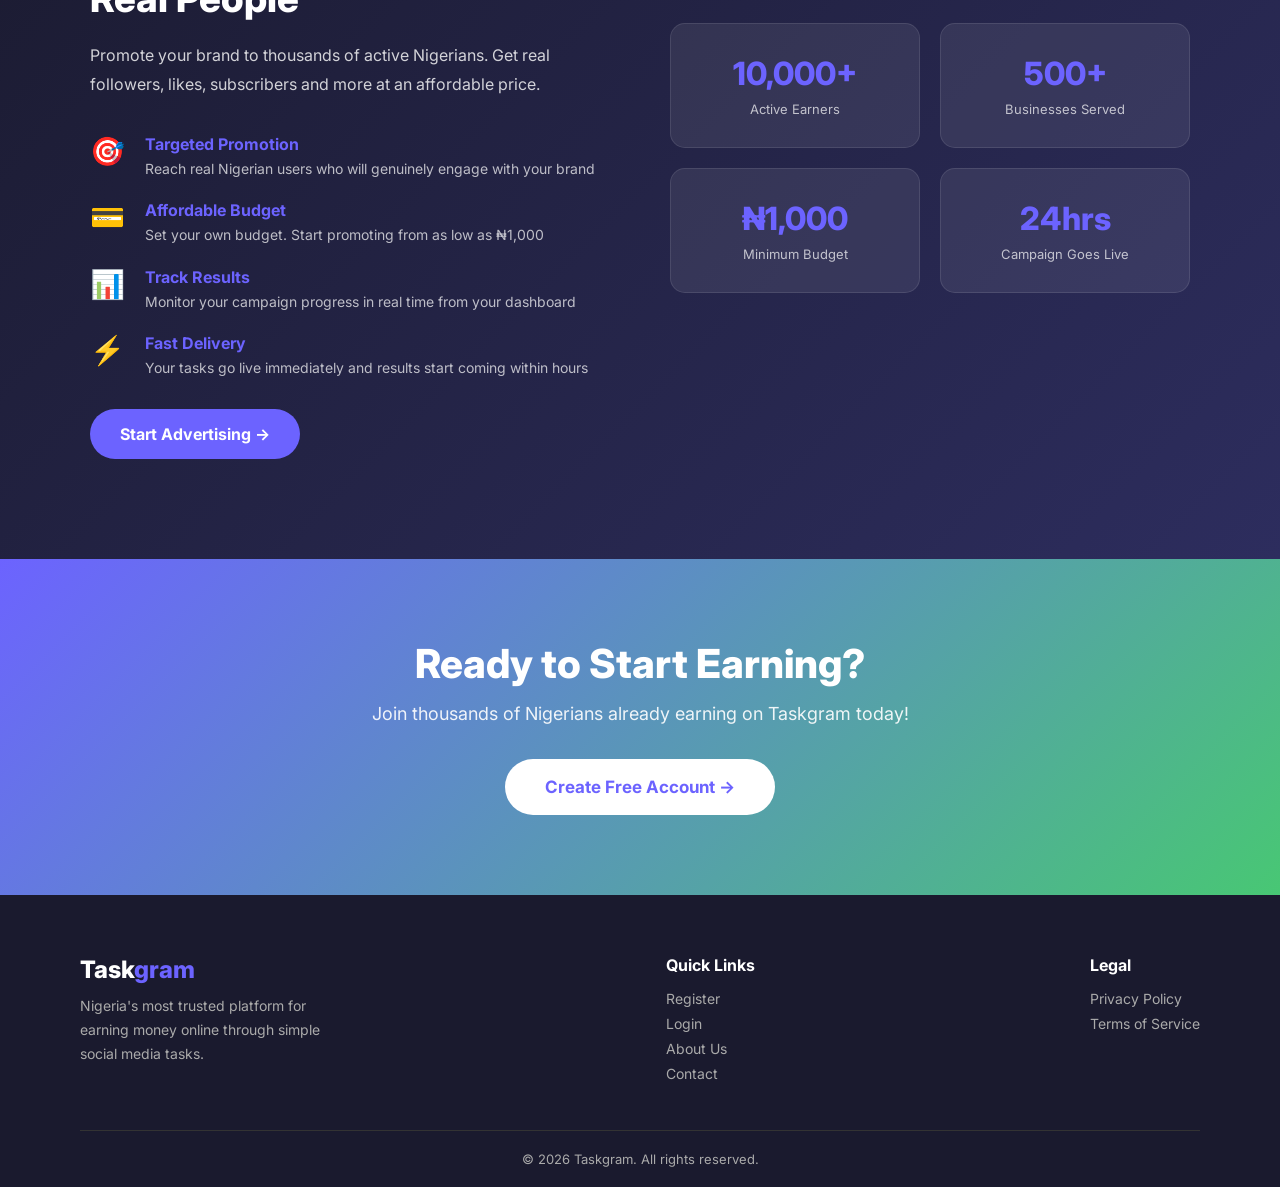
==== commit 07152483: "update" ====
--- a/index.html
+++ b/index.html
@@ -25,18 +25,18 @@
         <div class="hero-content">
             <div class="hero-badge">🇳🇬 Nigeria's #1 Task Platform</div>
             <h1>Earn Real Money<br>Completing Simple<br><span>Social Media Tasks</span></h1>
-            <p>Join over 1,000 Nigerians earning daily by following, liking, subscribing and more. Withdraw to your bank account instantly!</p>
+            <p>Join over 10,000 Nigerians earning daily by following, liking, subscribing and more. Withdraw to your bank account instantly!</p>
             <div class="hero-buttons">
                 <a href="pages/register.html" class="btn-main">Start Earning Now →</a>
                 <a href="pages/about.html" class="btn-outline">Learn More</a>
             </div>
             <div class="hero-stats">
                 <div class="hero-stat">
-                    <strong>1,000+</strong>
+                    <strong>10,000+</strong>
                     <span>Active Users</span>
                 </div>
                 <div class="hero-stat">
-                    <strong>₦2M+</strong>
+                    <strong>₦5M+</strong>
                     <span>Paid Out</span>
                 </div>
                 <div class="hero-stat">
@@ -137,7 +137,7 @@
             <div class="feature-card">
                 <div class="feature-icon">💳</div>
                 <h3>Fast Withdrawals</h3>
-                <p>Withdraw to any Nigerian bank account within 24 hours. Minimum ₦1000.</p>
+                <p>Withdraw to any Nigerian bank account within 24 hours. Minimum ₦500.</p>
             </div>
             <div class="feature-card">
                 <div class="feature-icon">📱</div>
@@ -200,6 +200,66 @@
         </div>
     </section>
 
+    <!-- ADVERTISER SECTION -->
+<section class="advertiser-section">
+    <div class="advertiser-content">
+        <div class="advertiser-text">
+            <div class="hero-badge">📢 For Business Owners</div>
+            <h2>Grow Your Business With Real People</h2>
+            <p>Promote your brand to thousands of active Nigerians. Get real followers, likes, subscribers and more at an affordable price.</p>
+            <div class="advertiser-features">
+                <div class="adv-feature">
+                    <span class="adv-icon">🎯</span>
+                    <div>
+                        <h4>Targeted Promotion</h4>
+                        <p>Reach real Nigerian users who will genuinely engage with your brand</p>
+                    </div>
+                </div>
+                <div class="adv-feature">
+                    <span class="adv-icon">💳</span>
+                    <div>
+                        <h4>Affordable Budget</h4>
+                        <p>Set your own budget. Start promoting from as low as ₦1,000</p>
+                    </div>
+                </div>
+                <div class="adv-feature">
+                    <span class="adv-icon">📊</span>
+                    <div>
+                        <h4>Track Results</h4>
+                        <p>Monitor your campaign progress in real time from your dashboard</p>
+                    </div>
+                </div>
+                <div class="adv-feature">
+                    <span class="adv-icon">⚡</span>
+                    <div>
+                        <h4>Fast Delivery</h4>
+                        <p>Your tasks go live immediately and results start coming within hours</p>
+                    </div>
+                </div>
+            </div>
+            <a href="pages/register.html" class="btn-main" style="margin-top:30px; display:inline-block;">Start Advertising →</a>
+        </div>
+        <div class="advertiser-stats">
+            <div class="adv-stat-card">
+                <h3>10,000+</h3>
+                <p>Active Earners</p>
+            </div>
+            <div class="adv-stat-card">
+                <h3>500+</h3>
+                <p>Businesses Served</p>
+            </div>
+            <div class="adv-stat-card">
+                <h3>₦1,000</h3>
+                <p>Minimum Budget</p>
+            </div>
+            <div class="adv-stat-card">
+                <h3>24hrs</h3>
+                <p>Campaign Goes Live</p>
+            </div>
+        </div>
+    </div>
+</section>
+
     <!-- CTA -->
     <section class="cta">
         <h2>Ready to Start Earning?</h2>
--- a/css/style.css
+++ b/css/style.css
@@ -668,4 +668,102 @@
 
 .btn-withdraw:hover {
     background: #574fd6;
+}
+
+/* ADVERTISER SECTION */
+.advertiser-section {
+    padding: 100px 80px;
+    background: linear-gradient(135deg, #1a1a2e 0%, #2d2d5e 100%);
+    color: white;
+}
+
+.advertiser-content {
+    display: flex;
+    gap: 60px;
+    align-items: center;
+    max-width: 1100px;
+    margin: 0 auto;
+    flex-wrap: wrap;
+}
+
+.advertiser-text {
+    flex: 1;
+    min-width: 300px;
+}
+
+.advertiser-text h2 {
+    font-size: 38px;
+    font-weight: 800;
+    margin: 15px 0 20px;
+    line-height: 1.2;
+}
+
+.advertiser-text > p {
+    font-size: 16px;
+    opacity: 0.8;
+    line-height: 1.8;
+    margin-bottom: 35px;
+}
+
+.advertiser-features {
+    display: flex;
+    flex-direction: column;
+    gap: 20px;
+}
+
+.adv-feature {
+    display: flex;
+    gap: 15px;
+    align-items: flex-start;
+}
+
+.adv-icon {
+    font-size: 28px;
+    min-width: 40px;
+}
+
+.adv-feature h4 {
+    font-size: 16px;
+    font-weight: 700;
+    margin-bottom: 4px;
+    color: #6c63ff;
+}
+
+.adv-feature p {
+    font-size: 14px;
+    opacity: 0.7;
+    line-height: 1.6;
+}
+
+.advertiser-stats {
+    flex: 1;
+    min-width: 250px;
+    display: grid;
+    grid-template-columns: repeat(2, 1fr);
+    gap: 20px;
+}
+
+.adv-stat-card {
+    background: rgba(255,255,255,0.08);
+    padding: 30px 20px;
+    border-radius: 15px;
+    text-align: center;
+    border: 1px solid rgba(255,255,255,0.1);
+    transition: 0.3s;
+}
+
+.adv-stat-card:hover {
+    background: rgba(108,99,255,0.3);
+}
+
+.adv-stat-card h3 {
+    font-size: 32px;
+    font-weight: 800;
+    color: #6c63ff;
+    margin-bottom: 8px;
+}
+
+.adv-stat-card p {
+    font-size: 13px;
+    opacity: 0.7;
 }
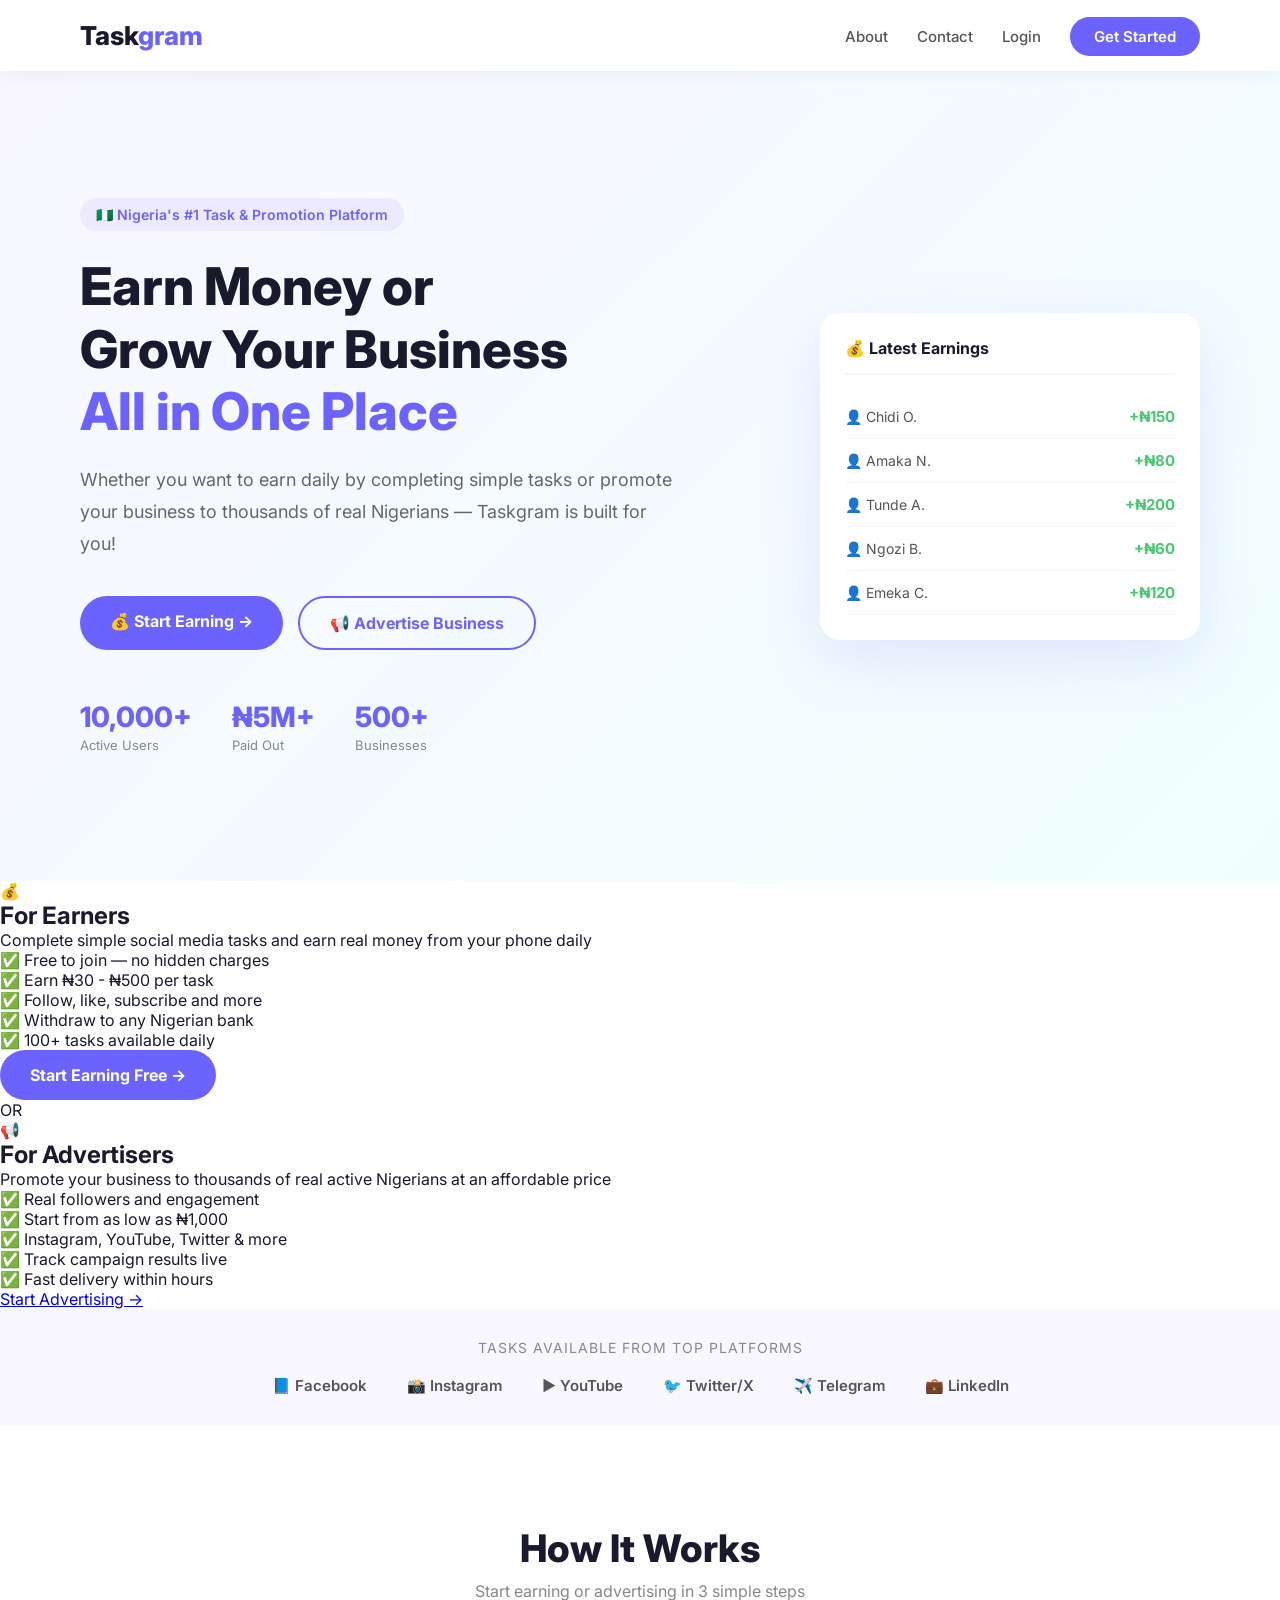
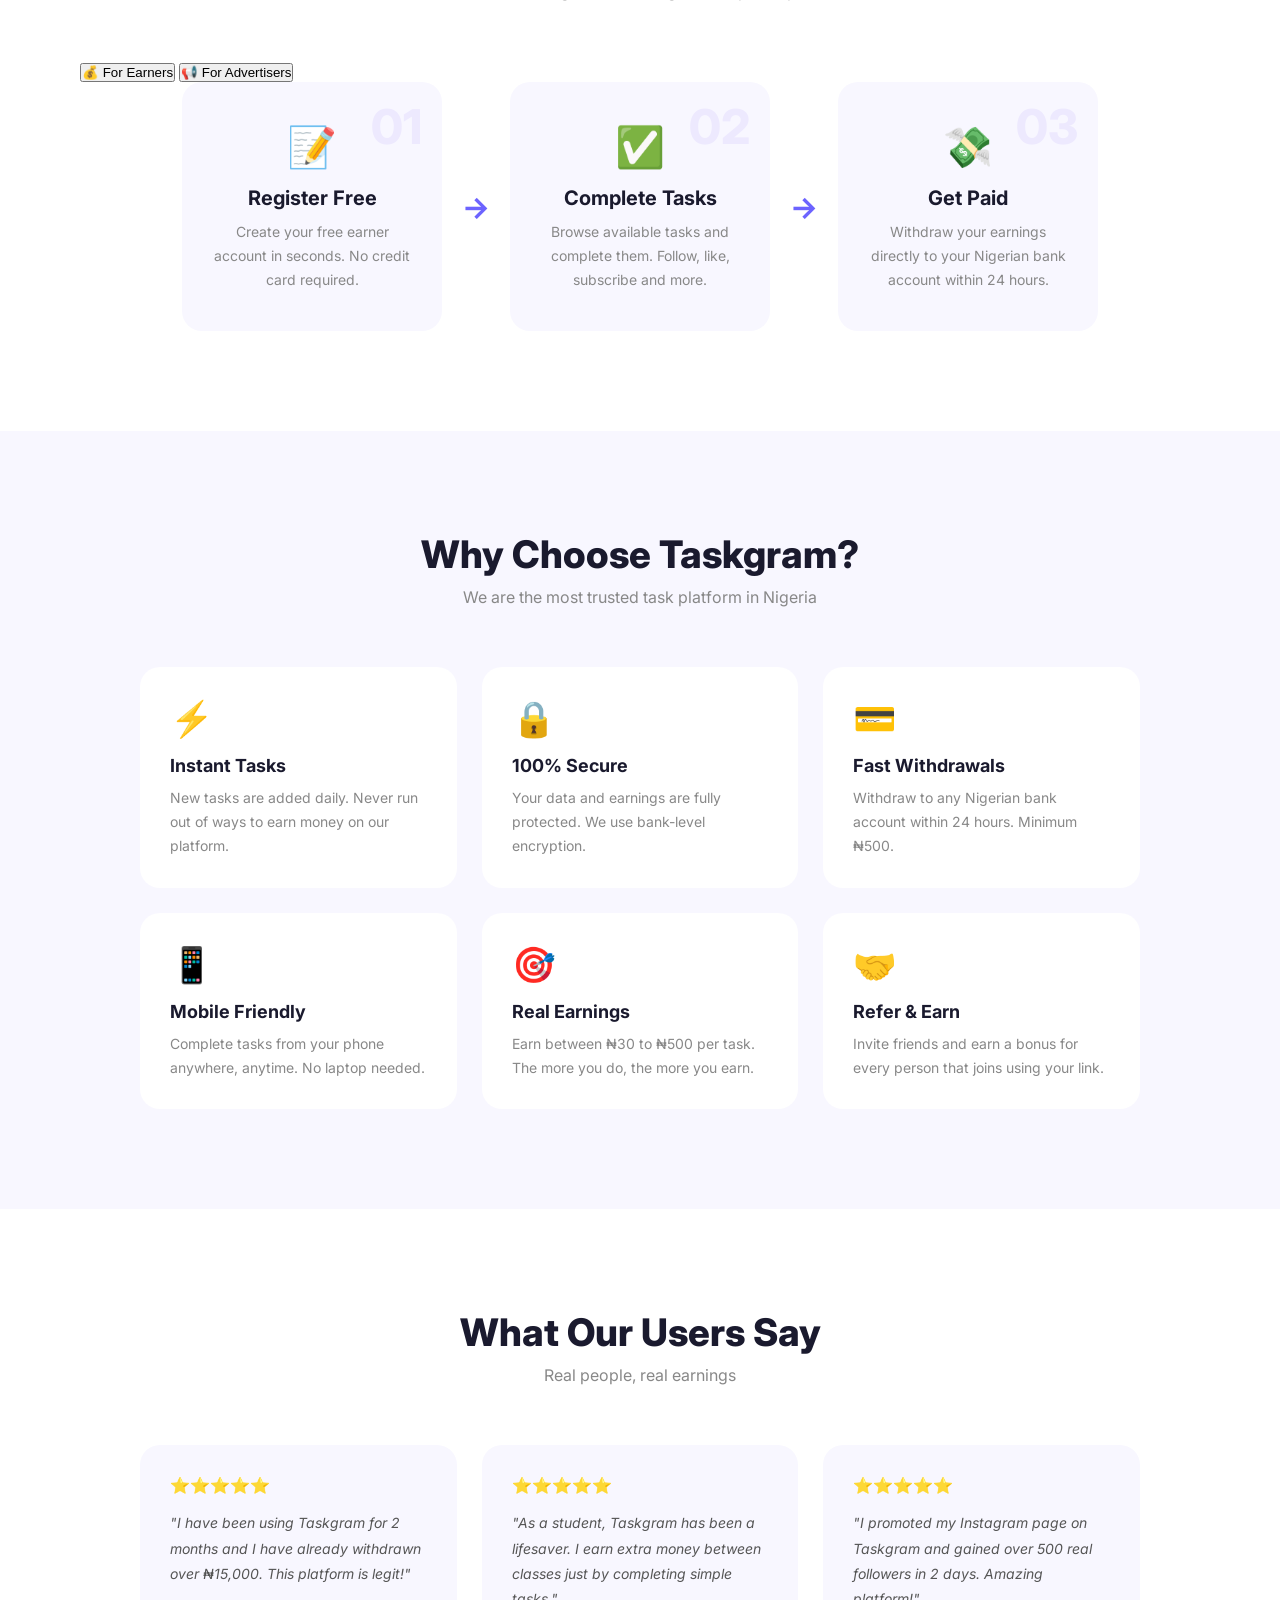
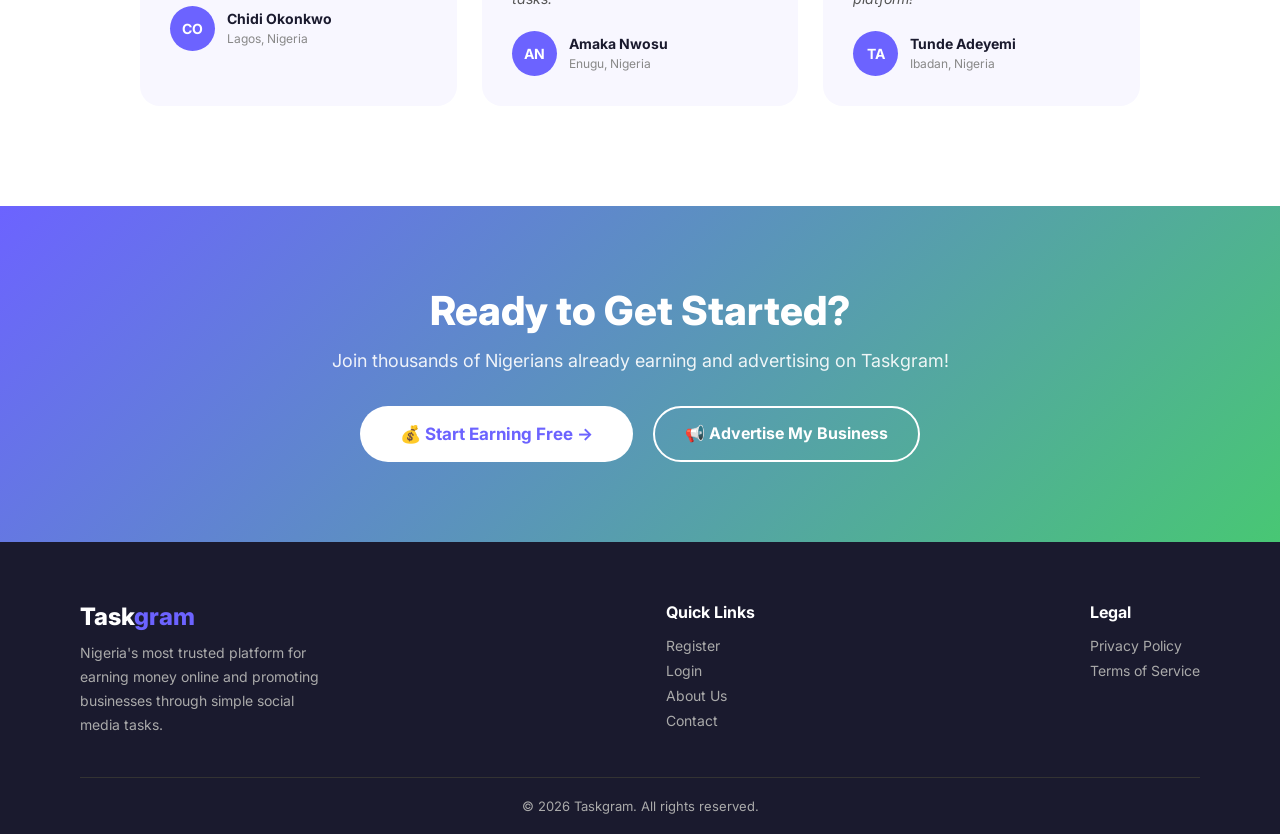
==== commit 596de82c: "update" ====
--- a/index.html
+++ b/index.html
@@ -3,7 +3,7 @@
 <head>
     <meta charset="UTF-8">
     <meta name="viewport" content="width=device-width, initial-scale=1.0">
-    <title>Taskgram - Earn Money Online</title>
+    <title>Taskgram - Earn & Advertise Online</title>
     <link rel="stylesheet" href="css/style.css">
     <link href="https://fonts.googleapis.com/css2?family=Inter:wght@400;500;600;700;800&display=swap" rel="stylesheet">
 </head>
@@ -23,12 +23,12 @@
     <!-- HERO SECTION -->
     <section class="hero">
         <div class="hero-content">
-            <div class="hero-badge">🇳🇬 Nigeria's #1 Task Platform</div>
-            <h1>Earn Real Money<br>Completing Simple<br><span>Social Media Tasks</span></h1>
-            <p>Join over 10,000 Nigerians earning daily by following, liking, subscribing and more. Withdraw to your bank account instantly!</p>
+            <div class="hero-badge">🇳🇬 Nigeria's #1 Task & Promotion Platform</div>
+            <h1>Earn Money or<br>Grow Your Business<br><span>All in One Place</span></h1>
+            <p>Whether you want to earn daily by completing simple tasks or promote your business to thousands of real Nigerians — Taskgram is built for you!</p>
             <div class="hero-buttons">
-                <a href="pages/register.html" class="btn-main">Start Earning Now →</a>
-                <a href="pages/about.html" class="btn-outline">Learn More</a>
+                <a href="pages/register.html" class="btn-main">💰 Start Earning →</a>
+                <a href="pages/register.html" class="btn-outline">📢 Advertise Business</a>
             </div>
             <div class="hero-stats">
                 <div class="hero-stat">
@@ -40,8 +40,8 @@
                     <span>Paid Out</span>
                 </div>
                 <div class="hero-stat">
-                    <strong>100+</strong>
-                    <span>Daily Tasks</span>
+                    <strong>500+</strong>
+                    <span>Businesses</span>
                 </div>
             </div>
         </div>
@@ -71,6 +71,39 @@
                     <span class="earn-amount">+₦120</span>
                 </div>
             </div>
+        </div>
+    </section>
+
+    <!-- TWO SIDES SECTION -->
+    <section class="two-sides">
+        <div class="side earner-side">
+            <div class="side-icon">💰</div>
+            <h2>For Earners</h2>
+            <p>Complete simple social media tasks and earn real money from your phone daily</p>
+            <ul class="side-list">
+                <li>✅ Free to join — no hidden charges</li>
+                <li>✅ Earn ₦30 - ₦500 per task</li>
+                <li>✅ Follow, like, subscribe and more</li>
+                <li>✅ Withdraw to any Nigerian bank</li>
+                <li>✅ 100+ tasks available daily</li>
+            </ul>
+            <a href="pages/register.html" class="btn-main">Start Earning Free →</a>
+        </div>
+        <div class="sides-divider">
+            <span>OR</span>
+        </div>
+        <div class="side advertiser-side">
+            <div class="side-icon">📢</div>
+            <h2>For Advertisers</h2>
+            <p>Promote your business to thousands of real active Nigerians at an affordable price</p>
+            <ul class="side-list">
+                <li>✅ Real followers and engagement</li>
+                <li>✅ Start from as low as ₦1,000</li>
+                <li>✅ Instagram, YouTube, Twitter & more</li>
+                <li>✅ Track campaign results live</li>
+                <li>✅ Fast delivery within hours</li>
+            </ul>
+            <a href="pages/register.html" class="btn-green">Start Advertising →</a>
         </div>
     </section>
 
@@ -91,14 +124,20 @@
     <section class="how-it-works">
         <div class="section-header">
             <h2>How It Works</h2>
-            <p>Start earning in 3 simple steps</p>
-        </div>
-        <div class="steps">
+            <p>Start earning or advertising in 3 simple steps</p>
+        </div>
+
+        <div class="how-tabs">
+            <button class="tab-btn active" onclick="showTab('earner-steps')">💰 For Earners</button>
+            <button class="tab-btn" onclick="showTab('advertiser-steps')">📢 For Advertisers</button>
+        </div>
+
+        <div id="earner-steps" class="steps">
             <div class="step">
                 <div class="step-number">01</div>
                 <div class="step-icon">📝</div>
                 <h3>Register Free</h3>
-                <p>Create your free account in seconds. No hidden charges, no credit card required.</p>
+                <p>Create your free earner account in seconds. No credit card required.</p>
             </div>
             <div class="step-arrow">→</div>
             <div class="step">
@@ -113,6 +152,29 @@
                 <div class="step-icon">💸</div>
                 <h3>Get Paid</h3>
                 <p>Withdraw your earnings directly to your Nigerian bank account within 24 hours.</p>
+            </div>
+        </div>
+
+        <div id="advertiser-steps" class="steps" style="display:none;">
+            <div class="step">
+                <div class="step-number">01</div>
+                <div class="step-icon">📋</div>
+                <h3>Create Account</h3>
+                <p>Register as an advertiser and set up your business profile in minutes.</p>
+            </div>
+            <div class="step-arrow">→</div>
+            <div class="step">
+                <div class="step-number">02</div>
+                <div class="step-icon">🎯</div>
+                <h3>Post Your Task</h3>
+                <p>Create your campaign, set your budget and describe what you need done.</p>
+            </div>
+            <div class="step-arrow">→</div>
+            <div class="step">
+                <div class="step-number">03</div>
+                <div class="step-icon">📈</div>
+                <h3>Watch it Grow</h3>
+                <p>Thousands of earners complete your task and your business grows instantly.</p>
             </div>
         </div>
     </section>
@@ -188,7 +250,7 @@
             </div>
             <div class="testimonial-card">
                 <div class="stars">⭐⭐⭐⭐⭐</div>
-                <p>"Withdrawals are fast and reliable. I get my money within hours. Best earning platform in Nigeria!"</p>
+                <p>"I promoted my Instagram page on Taskgram and gained over 500 real followers in 2 days. Amazing platform!"</p>
                 <div class="testimonial-author">
                     <div class="author-avatar">TA</div>
                     <div>
@@ -200,71 +262,14 @@
         </div>
     </section>
 
-    <!-- ADVERTISER SECTION -->
-<section class="advertiser-section">
-    <div class="advertiser-content">
-        <div class="advertiser-text">
-            <div class="hero-badge">📢 For Business Owners</div>
-            <h2>Grow Your Business With Real People</h2>
-            <p>Promote your brand to thousands of active Nigerians. Get real followers, likes, subscribers and more at an affordable price.</p>
-            <div class="advertiser-features">
-                <div class="adv-feature">
-                    <span class="adv-icon">🎯</span>
-                    <div>
-                        <h4>Targeted Promotion</h4>
-                        <p>Reach real Nigerian users who will genuinely engage with your brand</p>
-                    </div>
-                </div>
-                <div class="adv-feature">
-                    <span class="adv-icon">💳</span>
-                    <div>
-                        <h4>Affordable Budget</h4>
-                        <p>Set your own budget. Start promoting from as low as ₦1,000</p>
-                    </div>
-                </div>
-                <div class="adv-feature">
-                    <span class="adv-icon">📊</span>
-                    <div>
-                        <h4>Track Results</h4>
-                        <p>Monitor your campaign progress in real time from your dashboard</p>
-                    </div>
-                </div>
-                <div class="adv-feature">
-                    <span class="adv-icon">⚡</span>
-                    <div>
-                        <h4>Fast Delivery</h4>
-                        <p>Your tasks go live immediately and results start coming within hours</p>
-                    </div>
-                </div>
-            </div>
-            <a href="pages/register.html" class="btn-main" style="margin-top:30px; display:inline-block;">Start Advertising →</a>
-        </div>
-        <div class="advertiser-stats">
-            <div class="adv-stat-card">
-                <h3>10,000+</h3>
-                <p>Active Earners</p>
-            </div>
-            <div class="adv-stat-card">
-                <h3>500+</h3>
-                <p>Businesses Served</p>
-            </div>
-            <div class="adv-stat-card">
-                <h3>₦1,000</h3>
-                <p>Minimum Budget</p>
-            </div>
-            <div class="adv-stat-card">
-                <h3>24hrs</h3>
-                <p>Campaign Goes Live</p>
-            </div>
-        </div>
-    </div>
-</section>
-
     <!-- CTA -->
     <section class="cta">
-        <h2>Ready to Start Earning?</h2>
-        <p>Join thousands of Nigerians already earning on Taskgram today!</p>
-        <a href="pages/register.html" class="btn-main">Create Free Account →</a>
+        <h2>Ready to Get Started?</h2>
+        <p>Join thousands of Nigerians already earning and advertising on Taskgram!</p>
+        <div style="display:flex; gap:20px; justify-content:center; flex-wrap:wrap;">
+            <a href="pages/register.html" class="btn-main">💰 Start Earning Free →</a>
+            <a href="pages/register.html" class="btn-outline" style="border-color:white; color:white;">📢 Advertise My Business</a>
+        </div>
     </section>
 
     <!-- FOOTER -->
@@ -272,7 +277,7 @@
         <div class="footer-content">
             <div class="footer-brand">
                 <h3>Task<span>gram</span></h3>
-                <p>Nigeria's most trusted platform for earning money online through simple social media tasks.</p>
+                <p>Nigeria's most trusted platform for earning money online and promoting businesses through simple social media tasks.</p>
             </div>
             <div class="footer-links">
                 <h4>Quick Links</h4>
@@ -292,5 +297,16 @@
         </div>
     </footer>
 
+    <script>
+        function showTab(tab){
+            document.getElementById('earner-steps').style.display = 'none';
+            document.getElementById('advertiser-steps').style.display = 'none';
+            document.getElementById(tab).style.display = 'flex';
+
+            document.querySelectorAll('.tab-btn').forEach(btn => btn.classList.remove('active'));
+            event.target.classList.add('active');
+        }
+    </script>
+
 </body>
 </html>
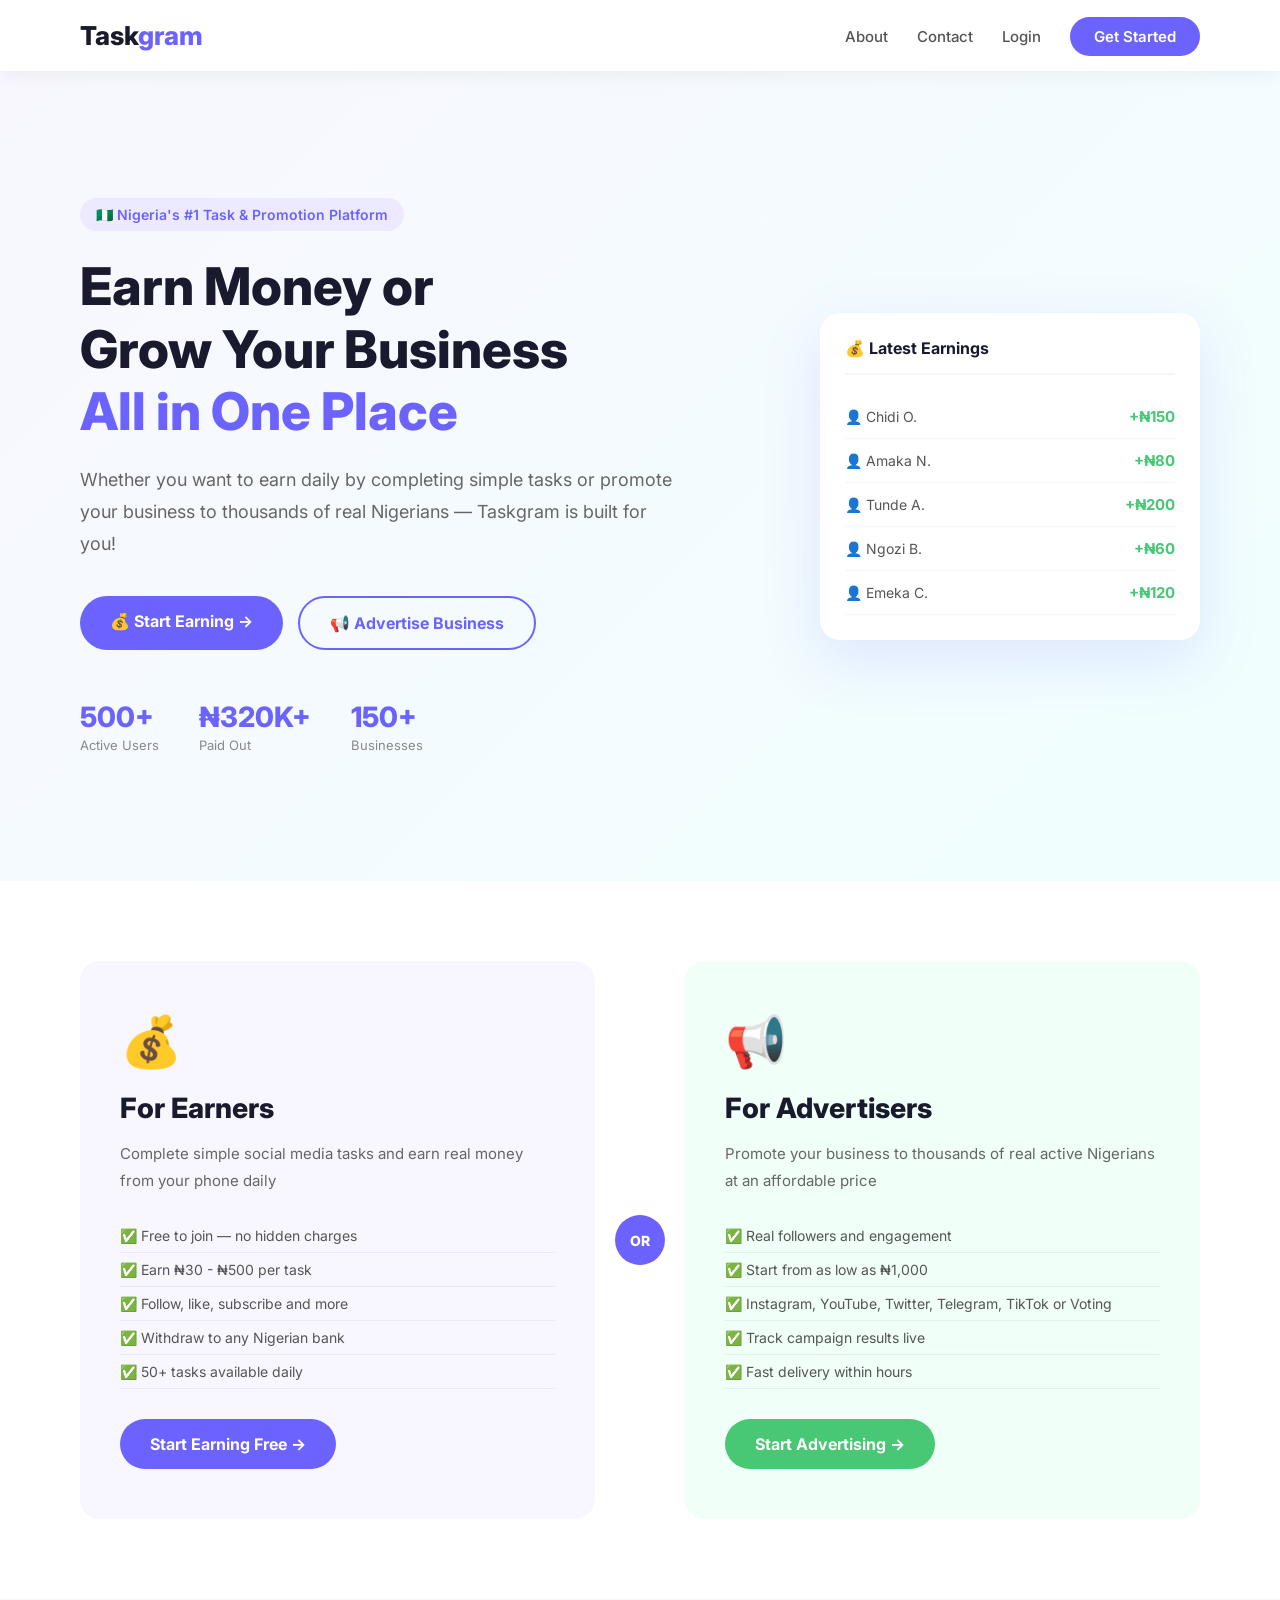
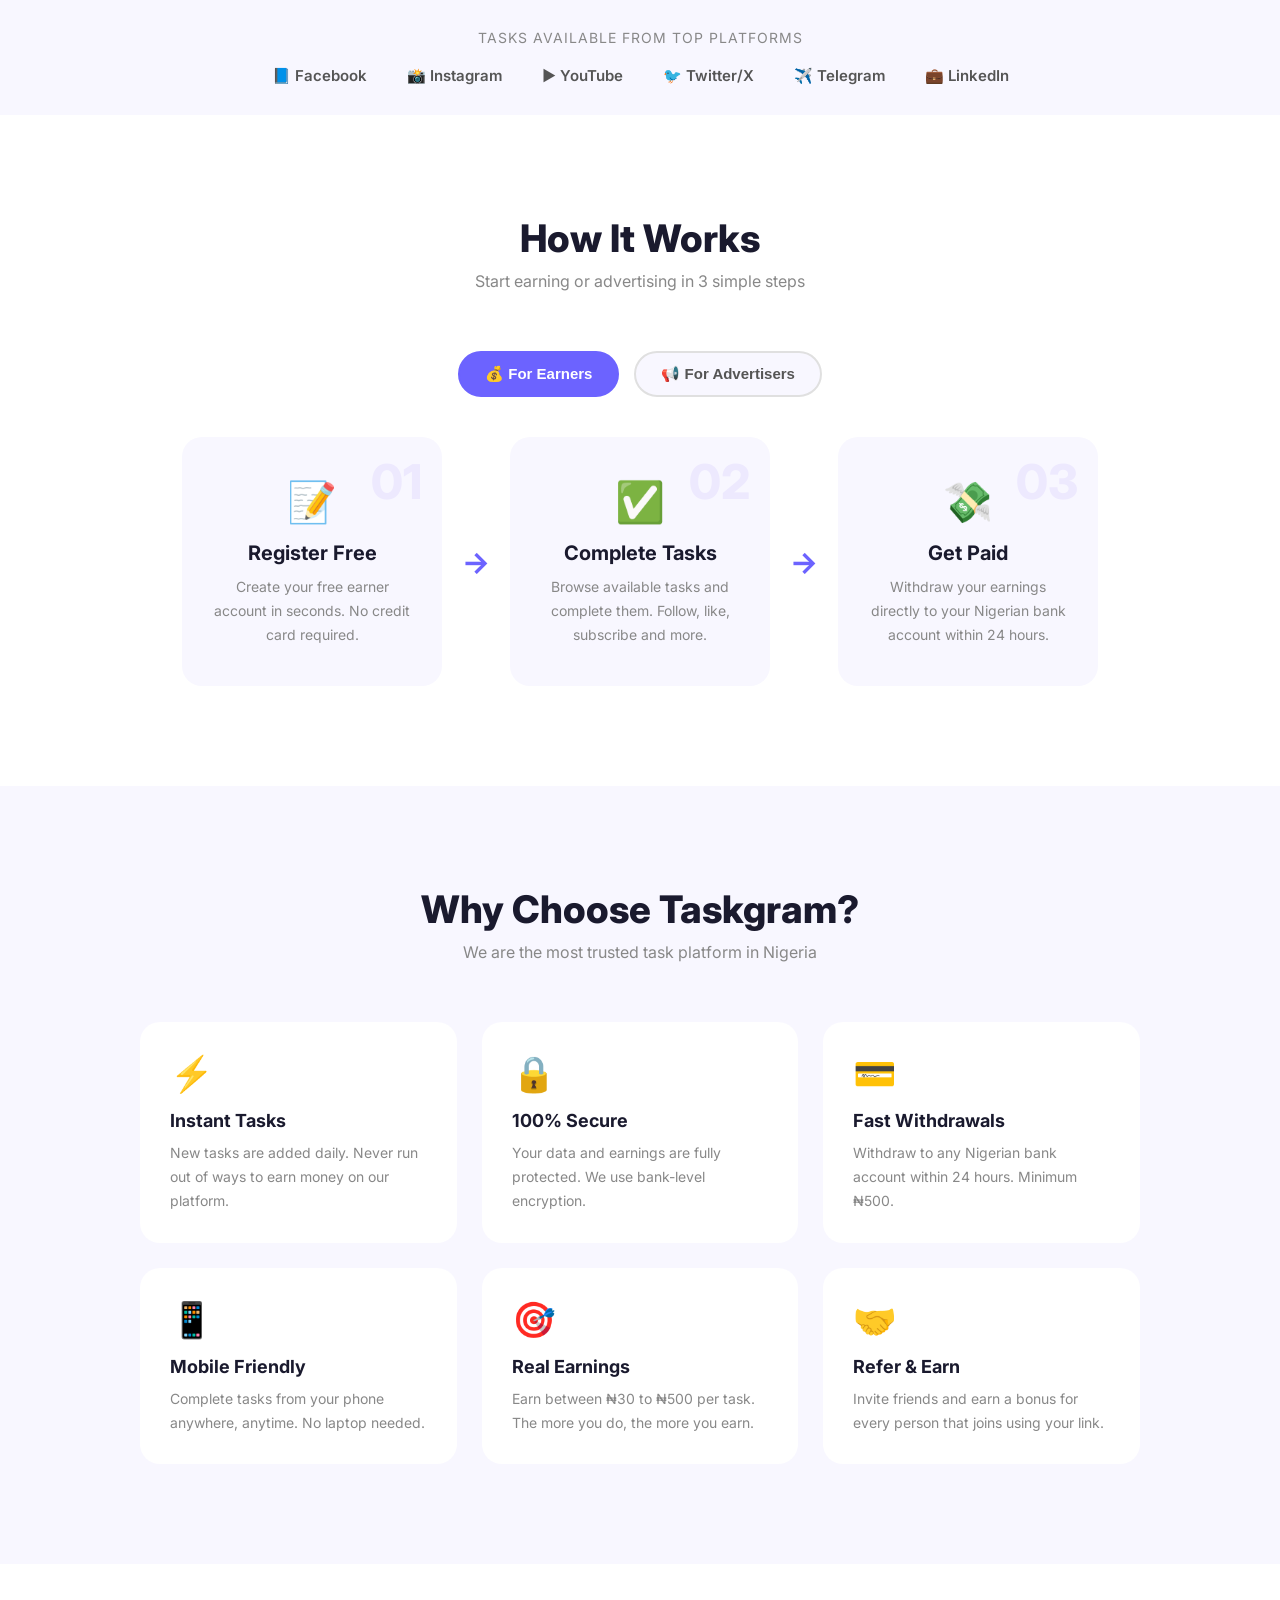
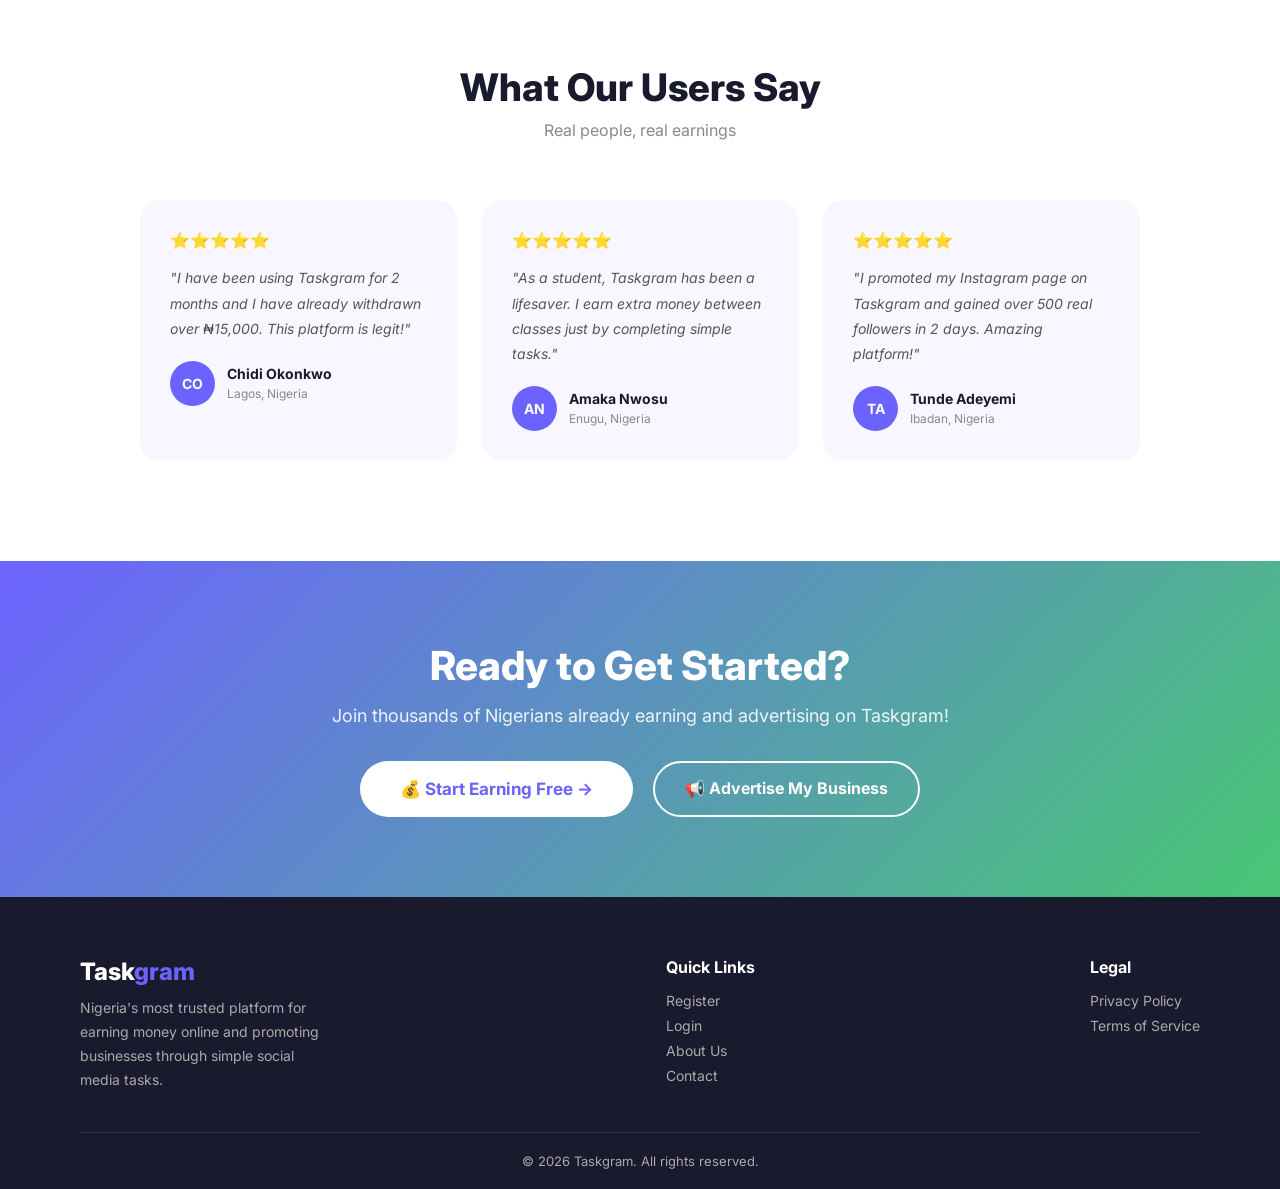
==== commit 98e1dc9c: "update" ====
--- a/index.html
+++ b/index.html
@@ -32,15 +32,15 @@
             </div>
             <div class="hero-stats">
                 <div class="hero-stat">
-                    <strong>10,000+</strong>
+                    <strong>500+</strong>
                     <span>Active Users</span>
                 </div>
                 <div class="hero-stat">
-                    <strong>₦5M+</strong>
+                    <strong>₦320K+</strong>
                     <span>Paid Out</span>
                 </div>
                 <div class="hero-stat">
-                    <strong>500+</strong>
+                    <strong>150+</strong>
                     <span>Businesses</span>
                 </div>
             </div>
@@ -85,7 +85,7 @@
                 <li>✅ Earn ₦30 - ₦500 per task</li>
                 <li>✅ Follow, like, subscribe and more</li>
                 <li>✅ Withdraw to any Nigerian bank</li>
-                <li>✅ 100+ tasks available daily</li>
+                <li>✅ 50+ tasks available daily</li>
             </ul>
             <a href="pages/register.html" class="btn-main">Start Earning Free →</a>
         </div>
@@ -99,7 +99,7 @@
             <ul class="side-list">
                 <li>✅ Real followers and engagement</li>
                 <li>✅ Start from as low as ₦1,000</li>
-                <li>✅ Instagram, YouTube, Twitter & more</li>
+                <li>✅ Instagram, YouTube, Twitter, Telegram, TikTok or Voting</li>
                 <li>✅ Track campaign results live</li>
                 <li>✅ Fast delivery within hours</li>
             </ul>
--- a/css/style.css
+++ b/css/style.css
@@ -766,4 +766,130 @@
 .adv-stat-card p {
     font-size: 13px;
     opacity: 0.7;
+}
+
+/* TWO SIDES SECTION */
+.two-sides {
+    display: flex;
+    align-items: stretch;
+    gap: 0;
+    padding: 80px;
+    background: white;
+}
+
+.side {
+    flex: 1;
+    padding: 50px 40px;
+    border-radius: 20px;
+}
+
+.earner-side {
+    background: #f8f7ff;
+}
+
+.advertiser-side {
+    background: #f0fff8;
+}
+
+.side-icon {
+    font-size: 50px;
+    margin-bottom: 20px;
+}
+
+.side h2 {
+    font-size: 28px;
+    font-weight: 800;
+    color: #1a1a2e;
+    margin-bottom: 15px;
+}
+
+.side > p {
+    font-size: 15px;
+    color: #666;
+    line-height: 1.8;
+    margin-bottom: 25px;
+}
+
+.side-list {
+    list-style: none;
+    margin-bottom: 30px;
+}
+
+.side-list li {
+    font-size: 14px;
+    color: #555;
+    padding: 8px 0;
+    border-bottom: 1px solid rgba(0,0,0,0.05);
+}
+
+.sides-divider {
+    display: flex;
+    align-items: center;
+    justify-content: center;
+    padding: 0 20px;
+}
+
+.sides-divider span {
+    background: #6c63ff;
+    color: white;
+    width: 50px;
+    height: 50px;
+    border-radius: 50%;
+    display: flex;
+    align-items: center;
+    justify-content: center;
+    font-weight: 800;
+    font-size: 14px;
+}
+
+.btn-green {
+    background: #48c774;
+    color: white;
+    padding: 15px 30px;
+    border-radius: 30px;
+    text-decoration: none;
+    font-weight: 700;
+    font-size: 16px;
+    transition: 0.3s;
+    display: inline-block;
+}
+
+.btn-green:hover {
+    background: #3dae63;
+    transform: translateY(-2px);
+}
+
+/* HOW IT WORKS TABS */
+.how-tabs {
+    display: flex;
+    justify-content: center;
+    gap: 15px;
+    margin-bottom: 40px;
+}
+
+.tab-btn {
+    background: #f8f7ff;
+    color: #555;
+    padding: 12px 25px;
+    border: 2px solid #e0e0e0;
+    border-radius: 25px;
+    font-size: 15px;
+    font-weight: 600;
+    cursor: pointer;
+    transition: 0.3s;
+}
+
+.tab-btn.active {
+    background: #6c63ff;
+    color: white;
+    border-color: #6c63ff;
+}
+
+.tab-btn:hover {
+    border-color: #6c63ff;
+    color: #6c63ff;
+}
+
+.tab-btn.active:hover {
+    color: white;
 }
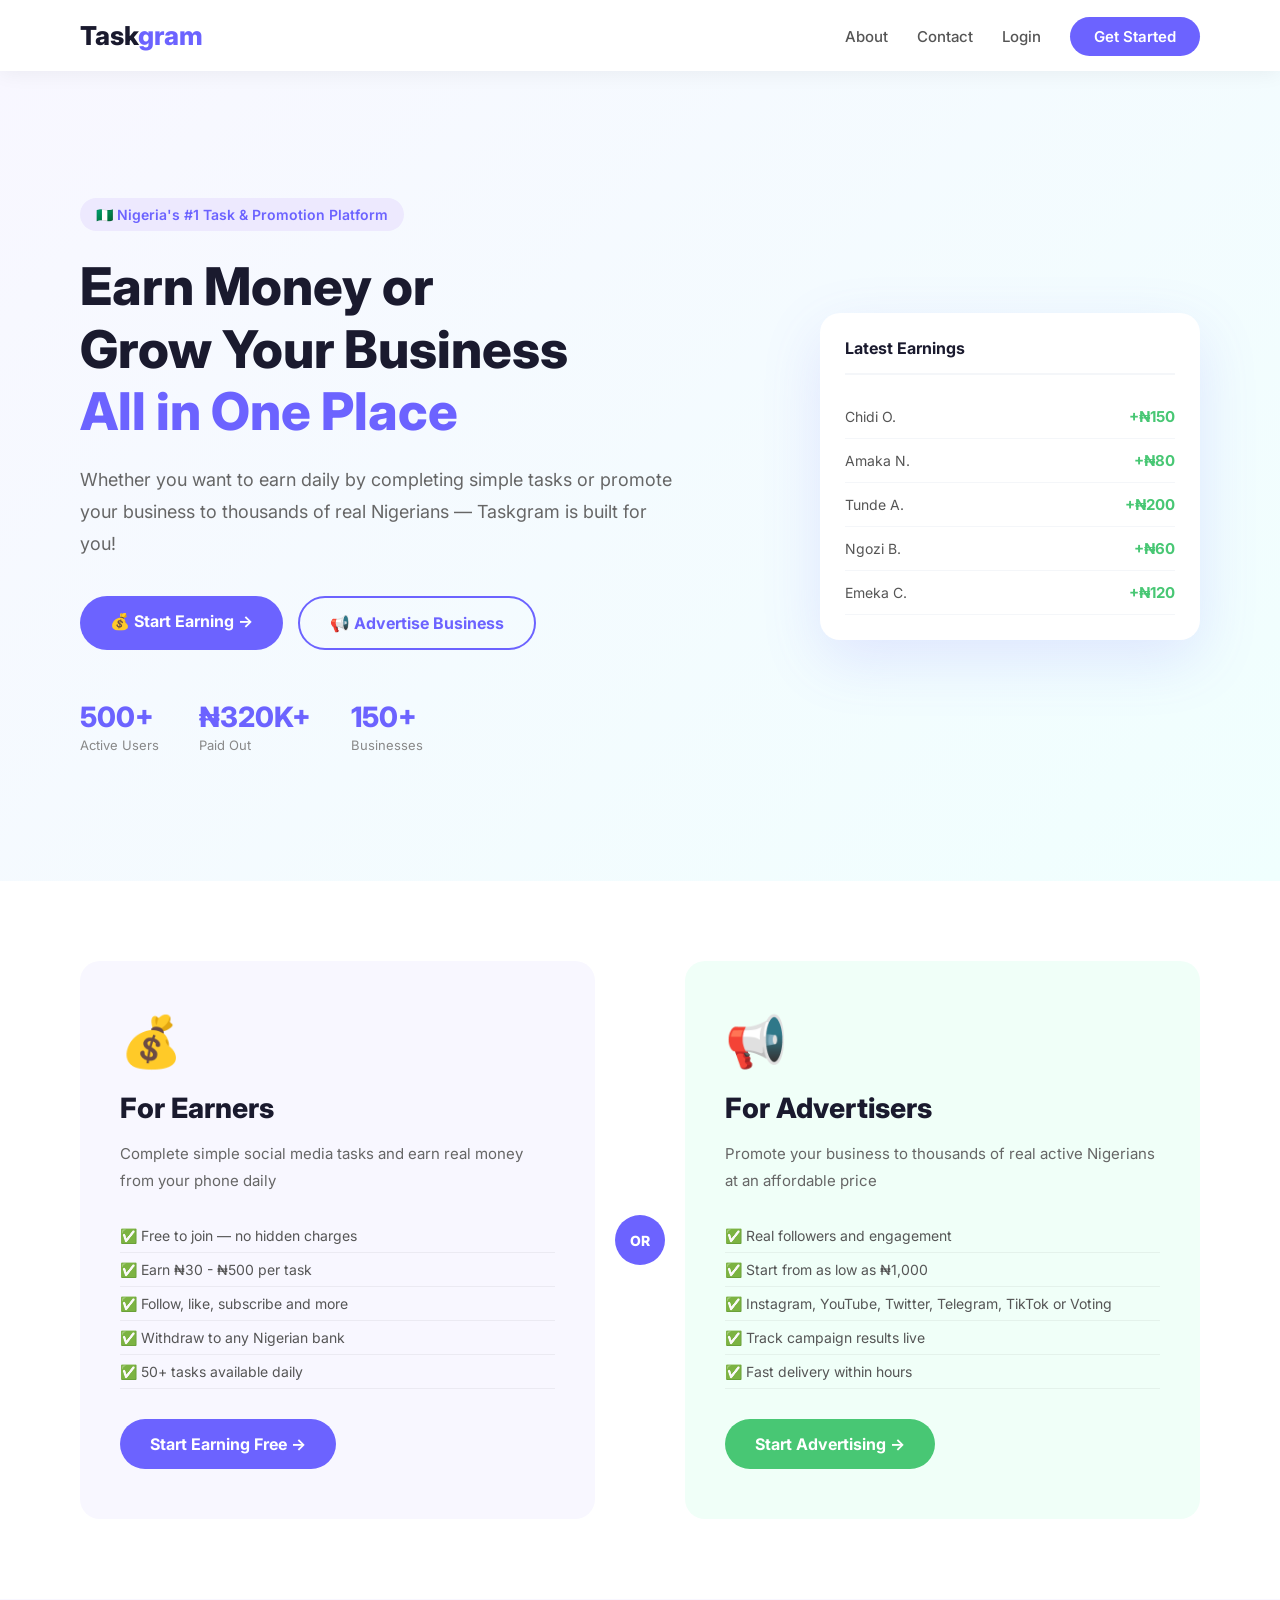
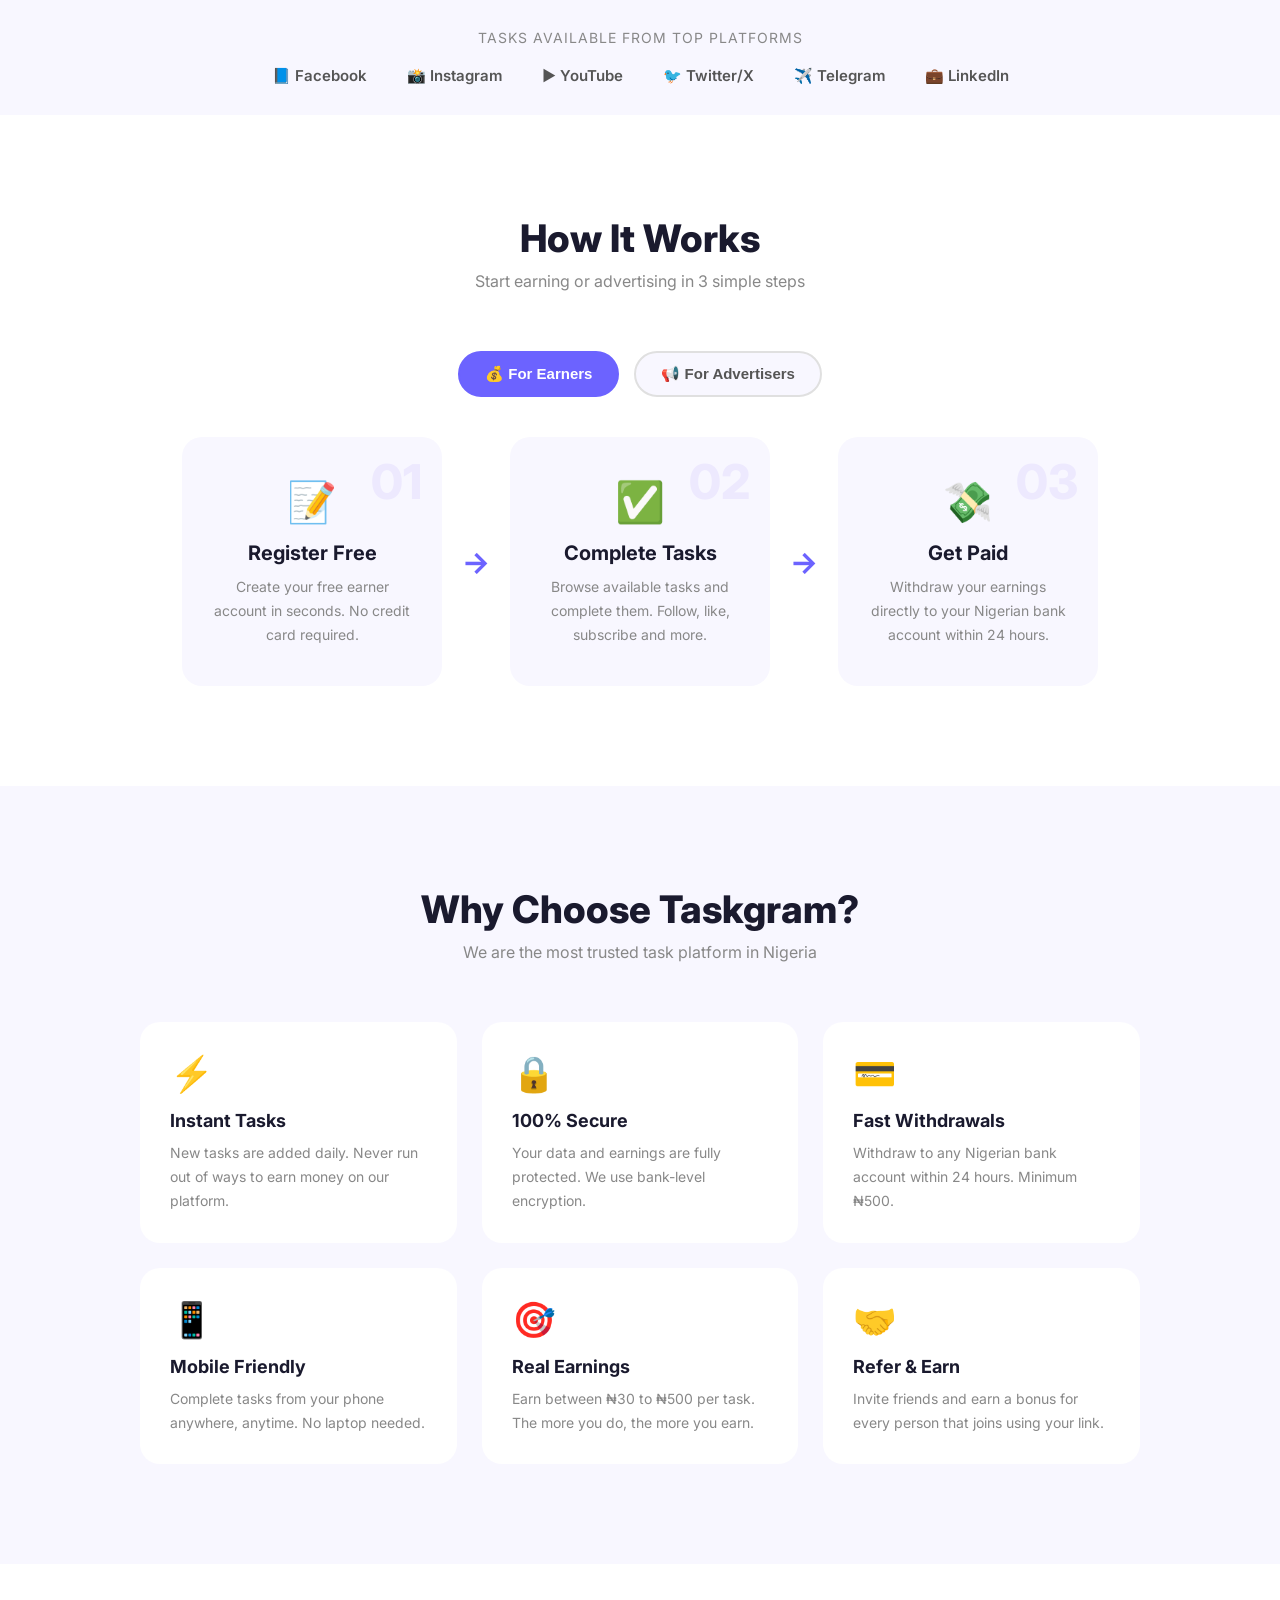
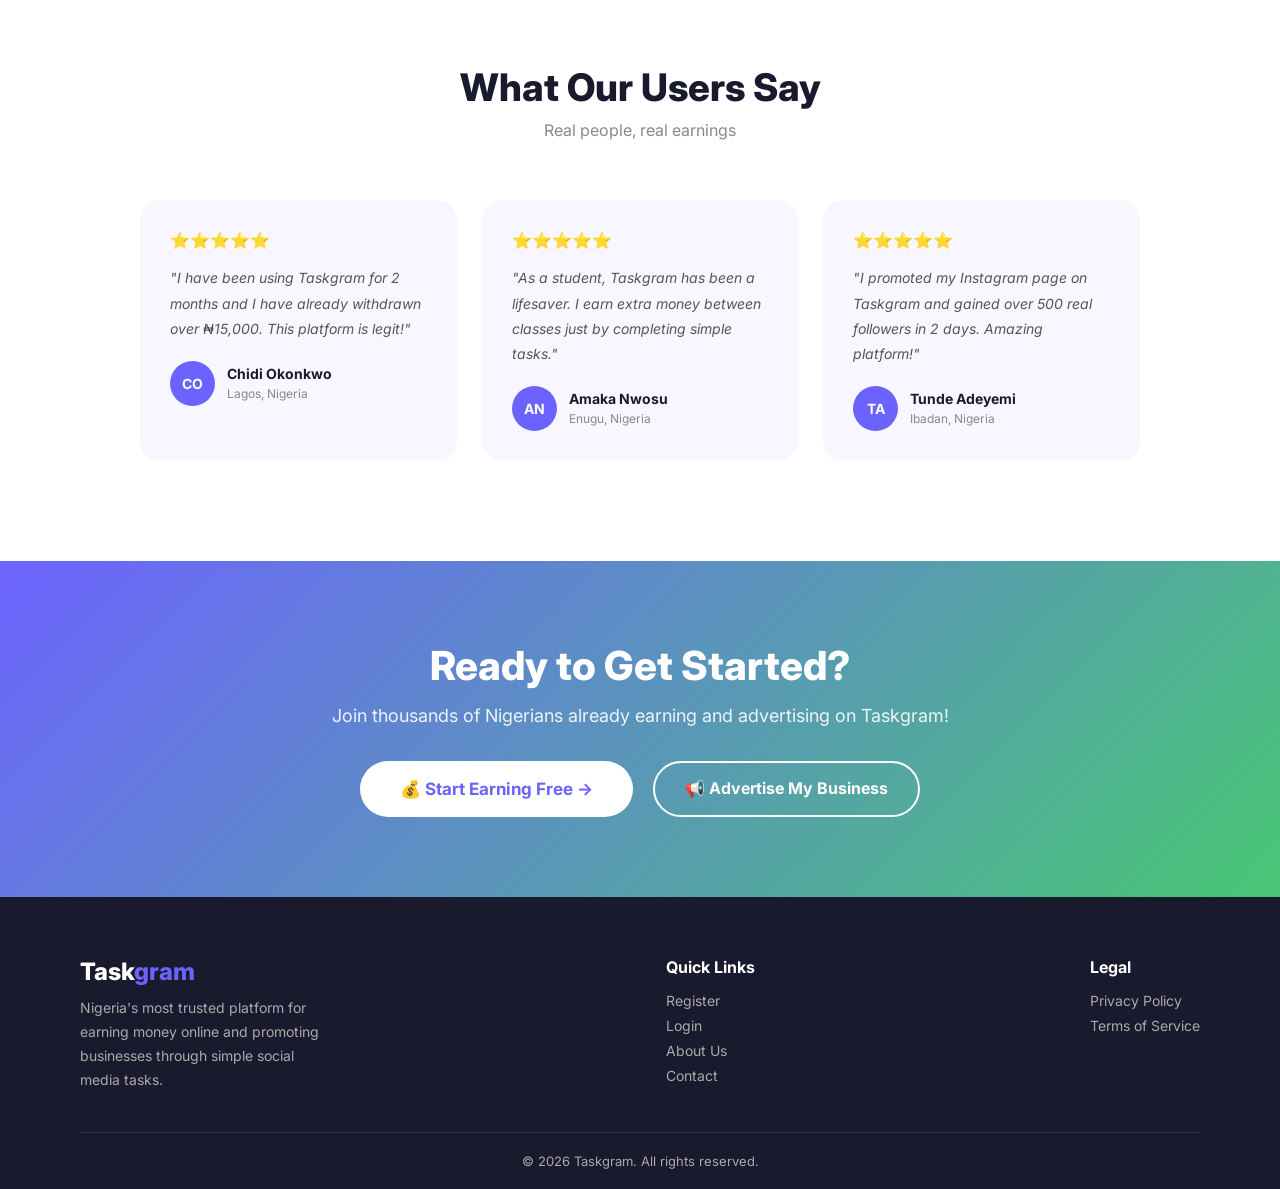
==== commit 21d870be: "added admin protection" ====
--- a/index.html
+++ b/index.html
@@ -48,26 +48,26 @@
         <div class="hero-image">
             <div class="hero-card">
                 <div class="hero-card-header">
-                    <span>💰 Latest Earnings</span>
-                </div>
-                <div class="earning-item">
-                    <span>👤 Chidi O.</span>
+                    <span> Latest Earnings</span>
+                </div>
+                <div class="earning-item">
+                    <span> Chidi O.</span>
                     <span class="earn-amount">+₦150</span>
                 </div>
                 <div class="earning-item">
-                    <span>👤 Amaka N.</span>
+                    <span> Amaka N.</span>
                     <span class="earn-amount">+₦80</span>
                 </div>
                 <div class="earning-item">
-                    <span>👤 Tunde A.</span>
+                    <span> Tunde A.</span>
                     <span class="earn-amount">+₦200</span>
                 </div>
                 <div class="earning-item">
-                    <span>👤 Ngozi B.</span>
+                    <span> Ngozi B.</span>
                     <span class="earn-amount">+₦60</span>
                 </div>
                 <div class="earning-item">
-                    <span>👤 Emeka C.</span>
+                    <span> Emeka C.</span>
                     <span class="earn-amount">+₦120</span>
                 </div>
             </div>
@@ -309,4 +309,4 @@
     </script>
 
 </body>
-</html>+</html> 
